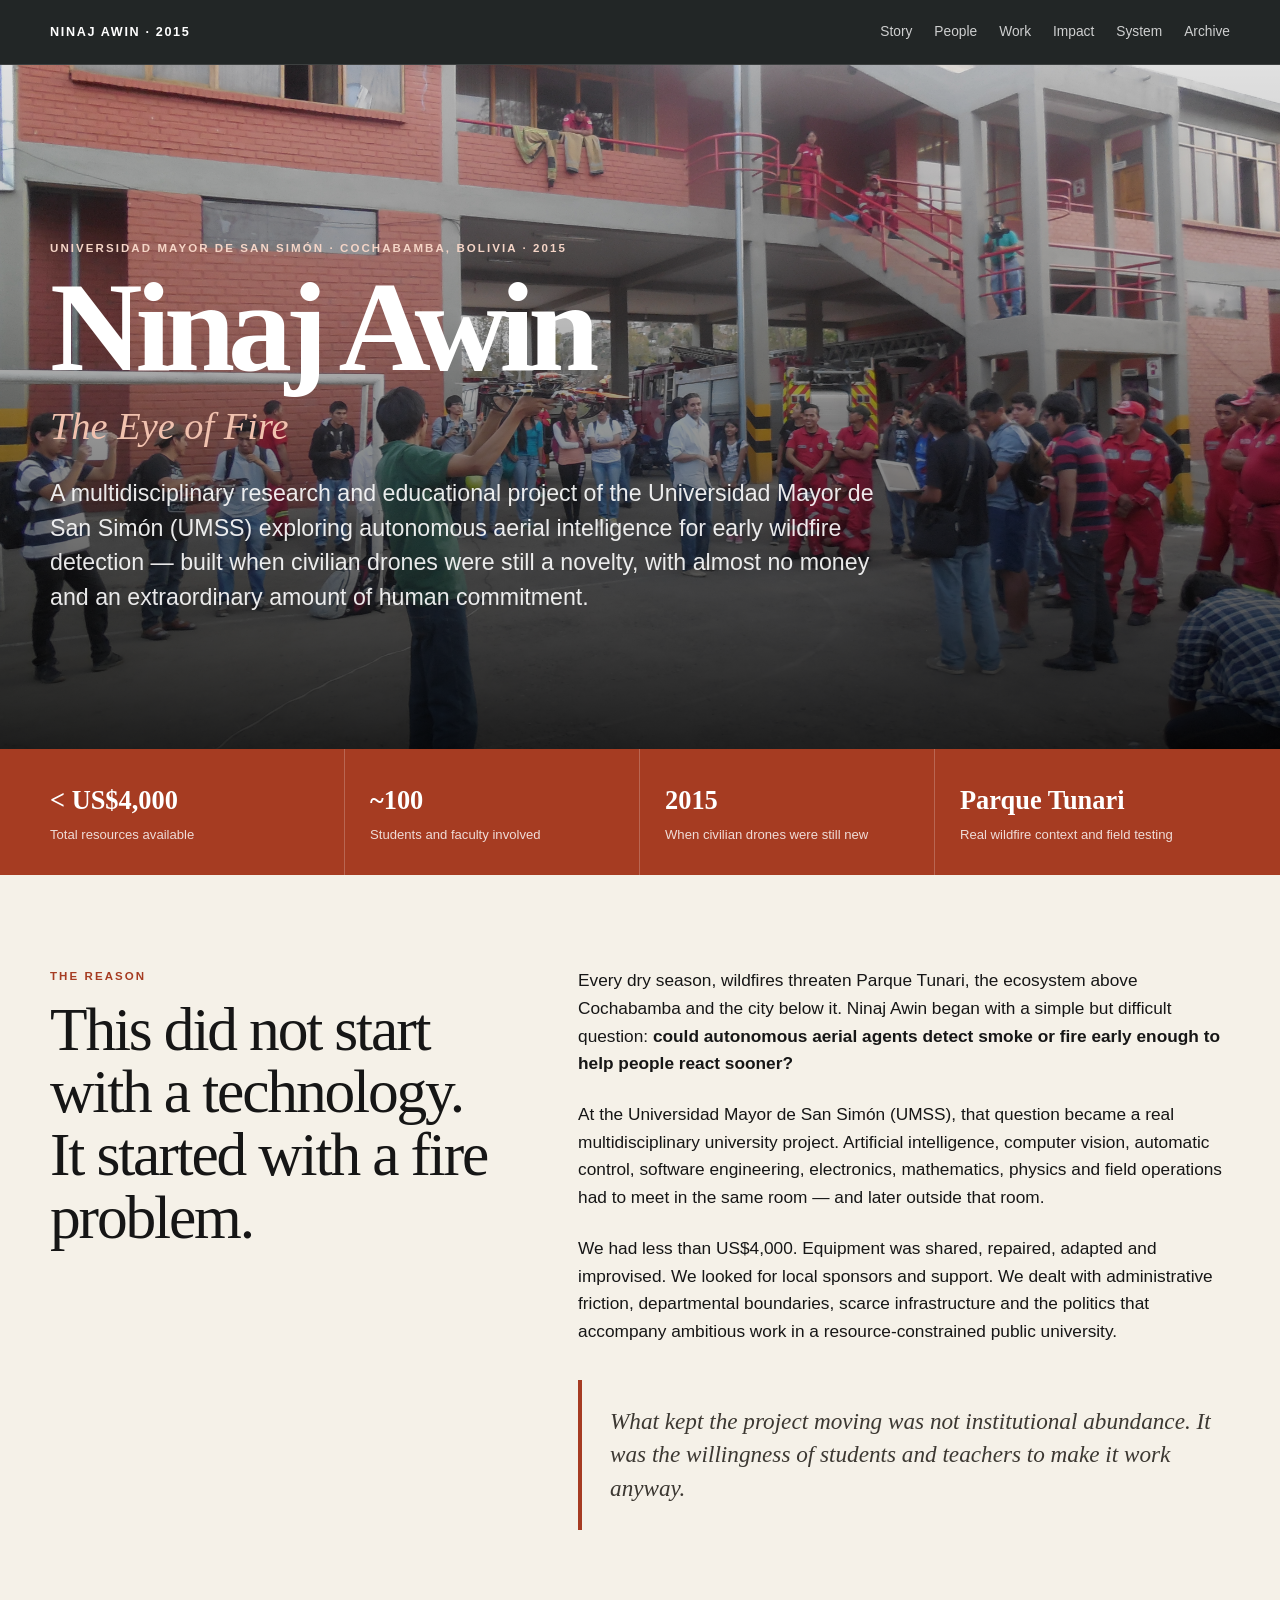
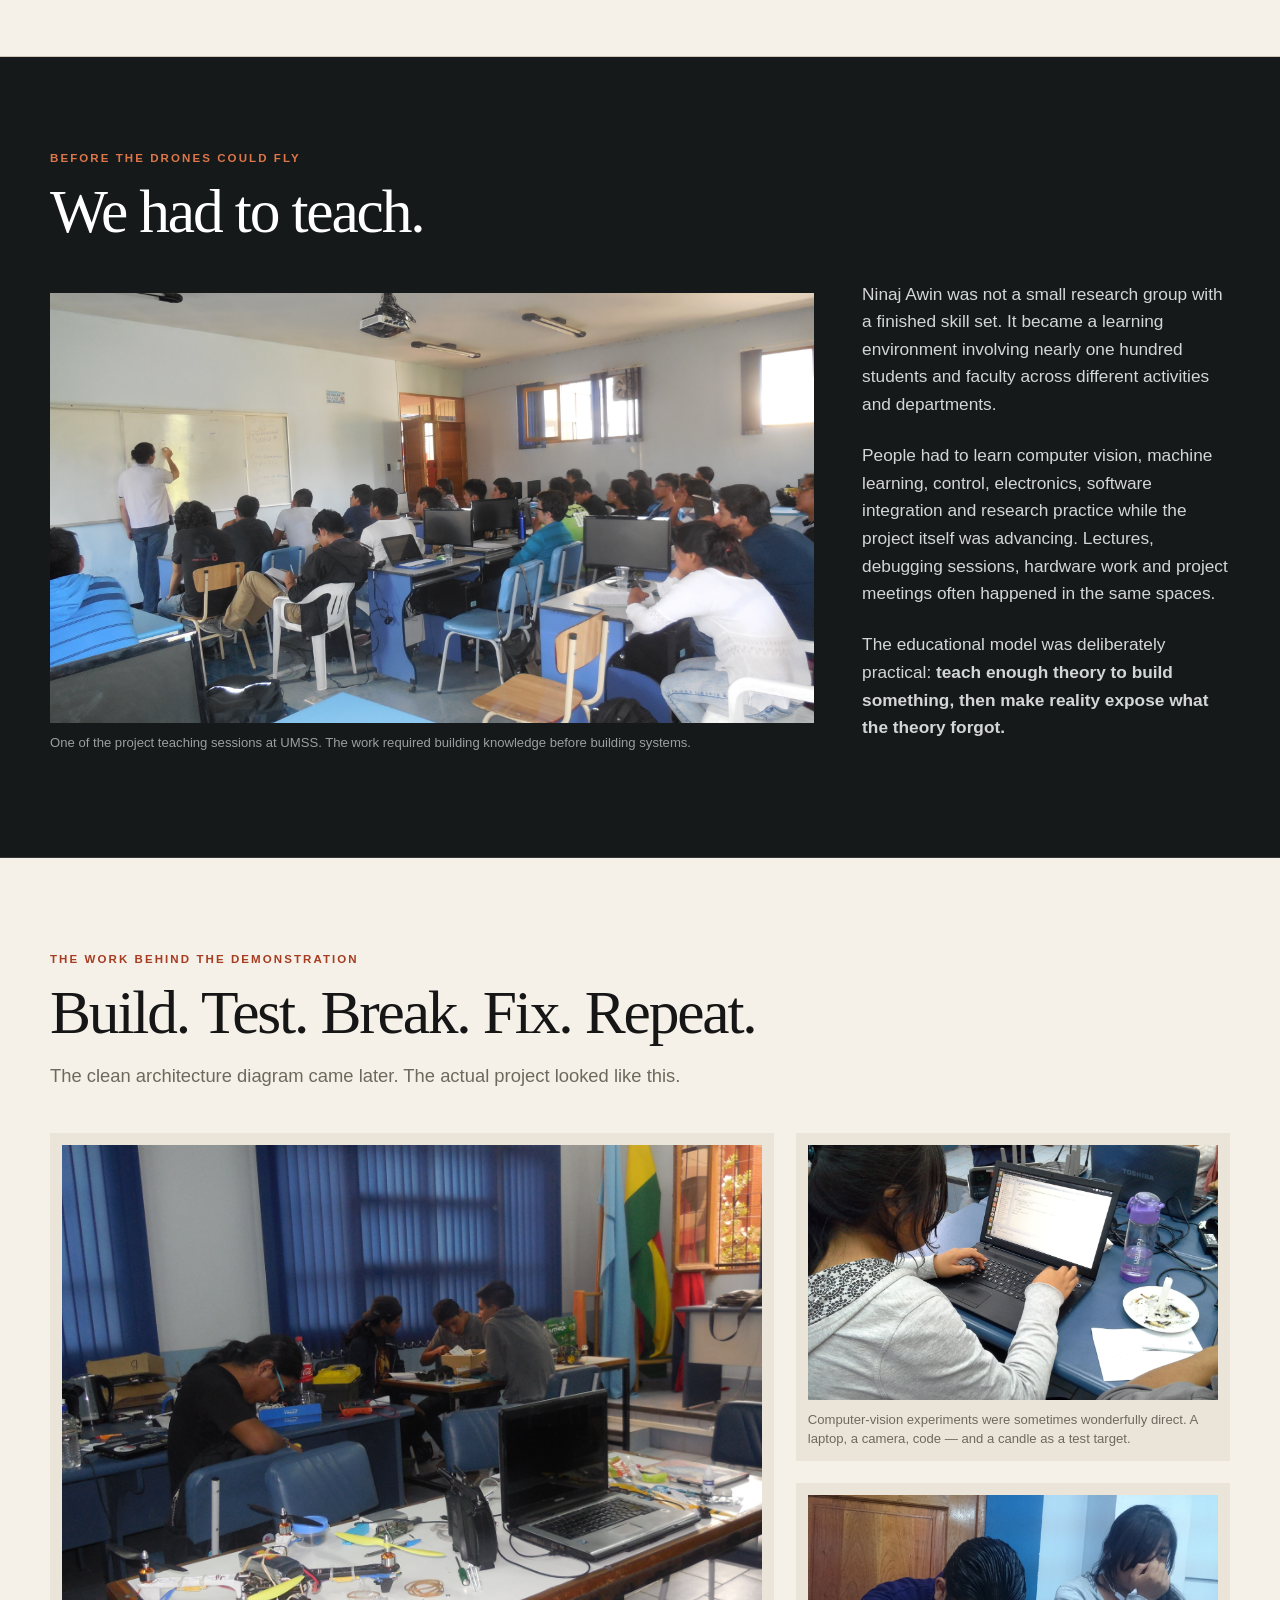
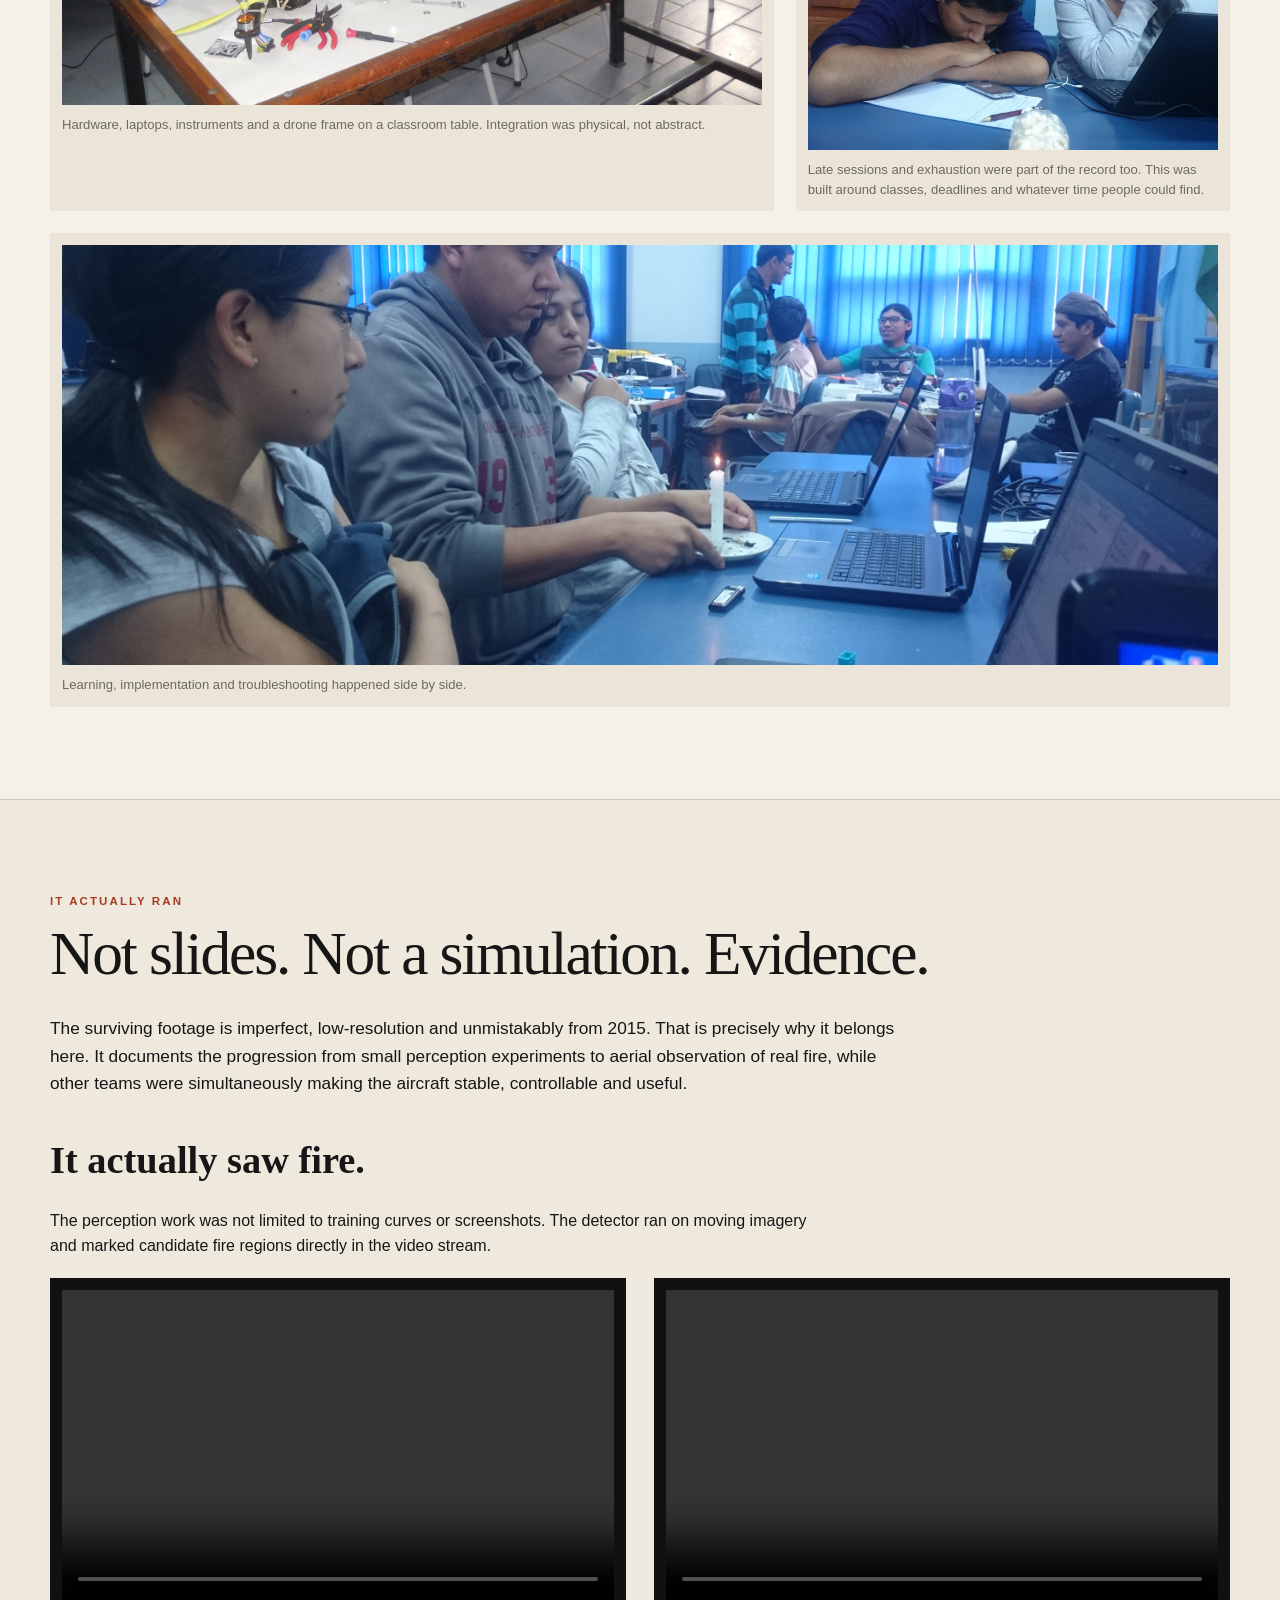
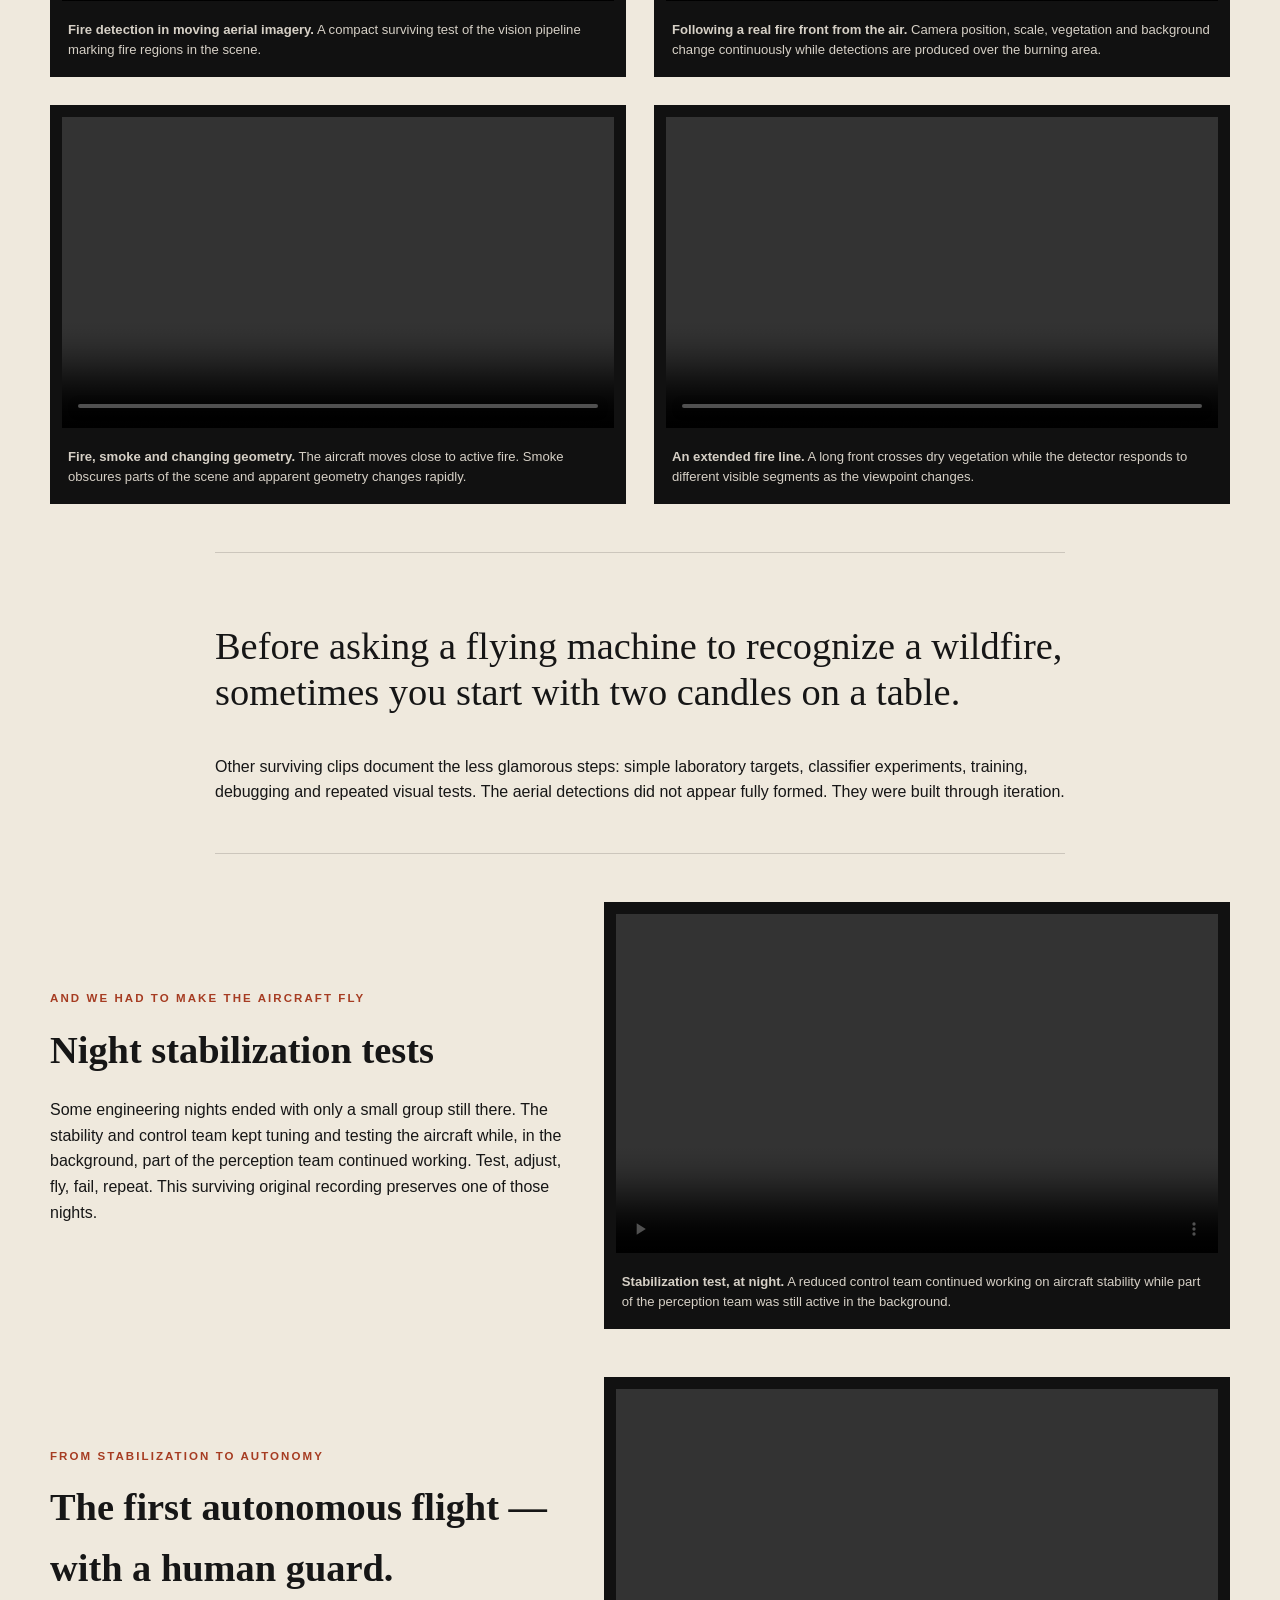
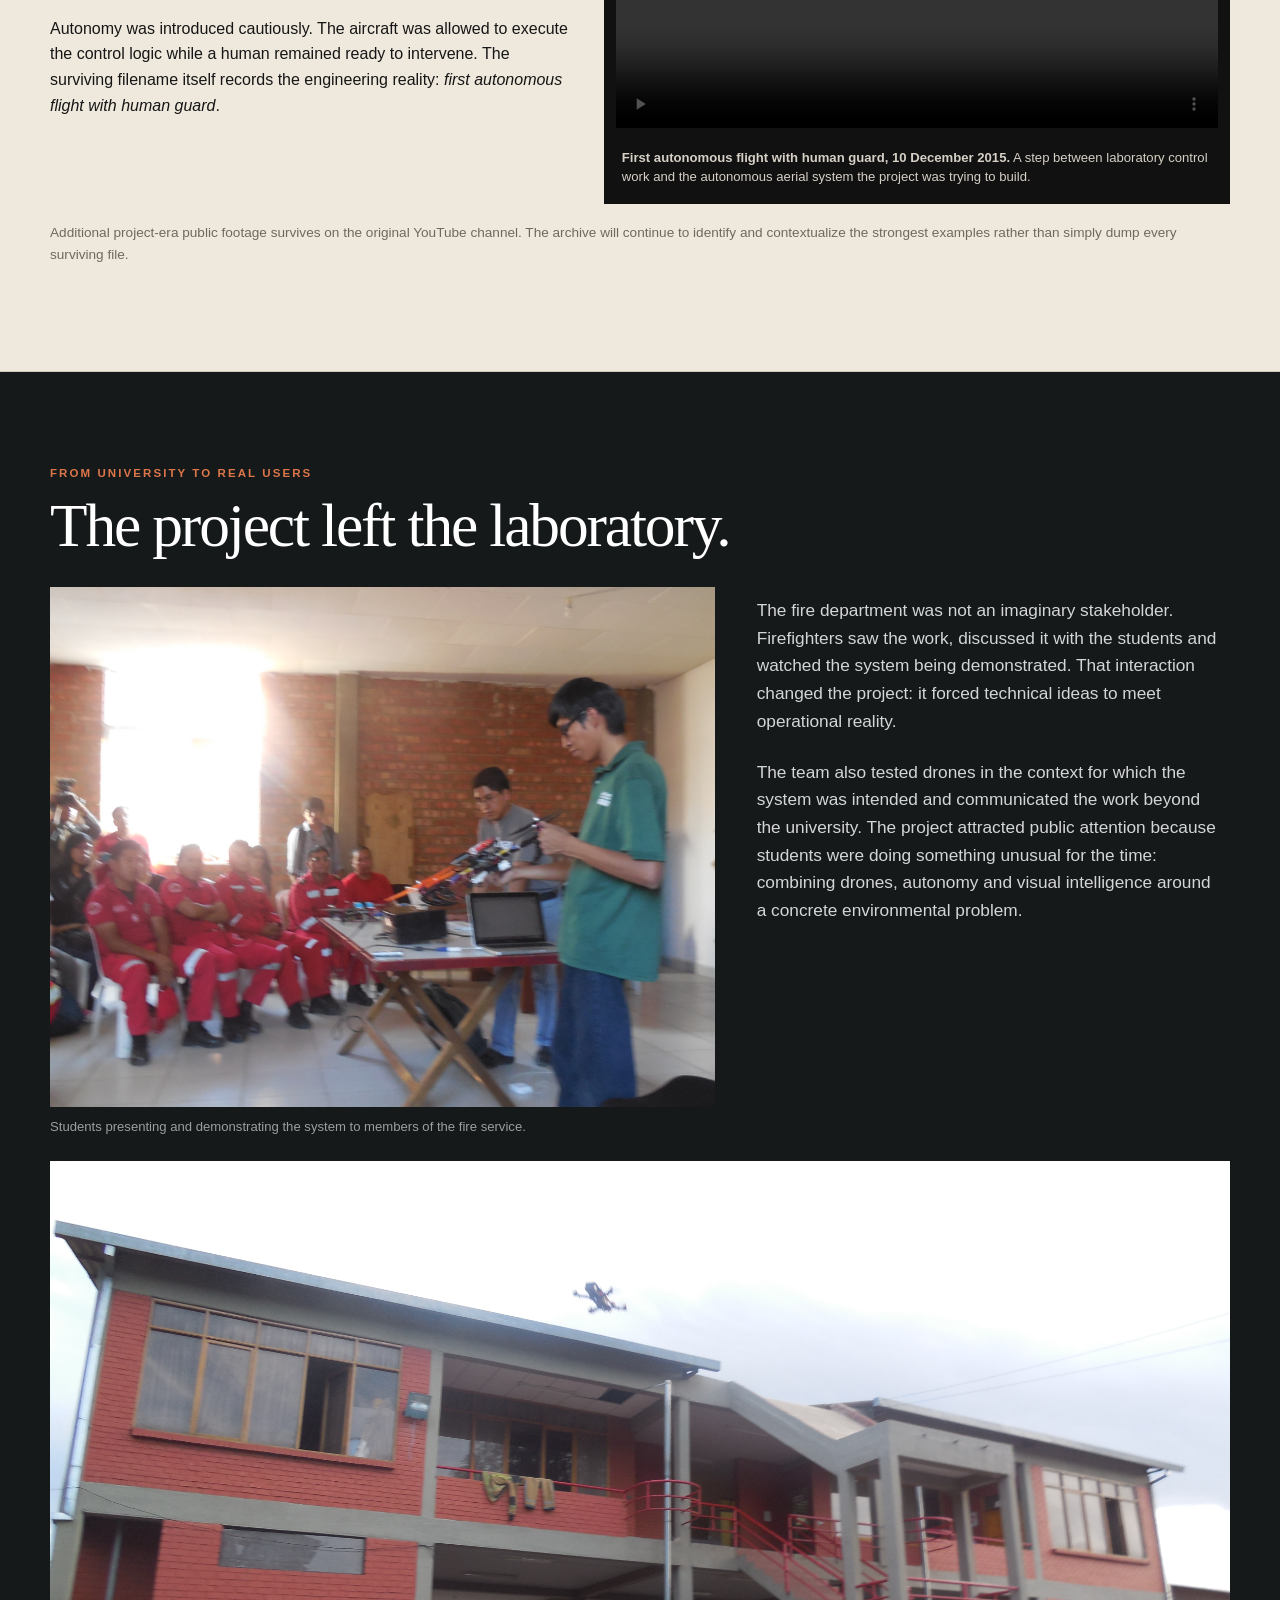
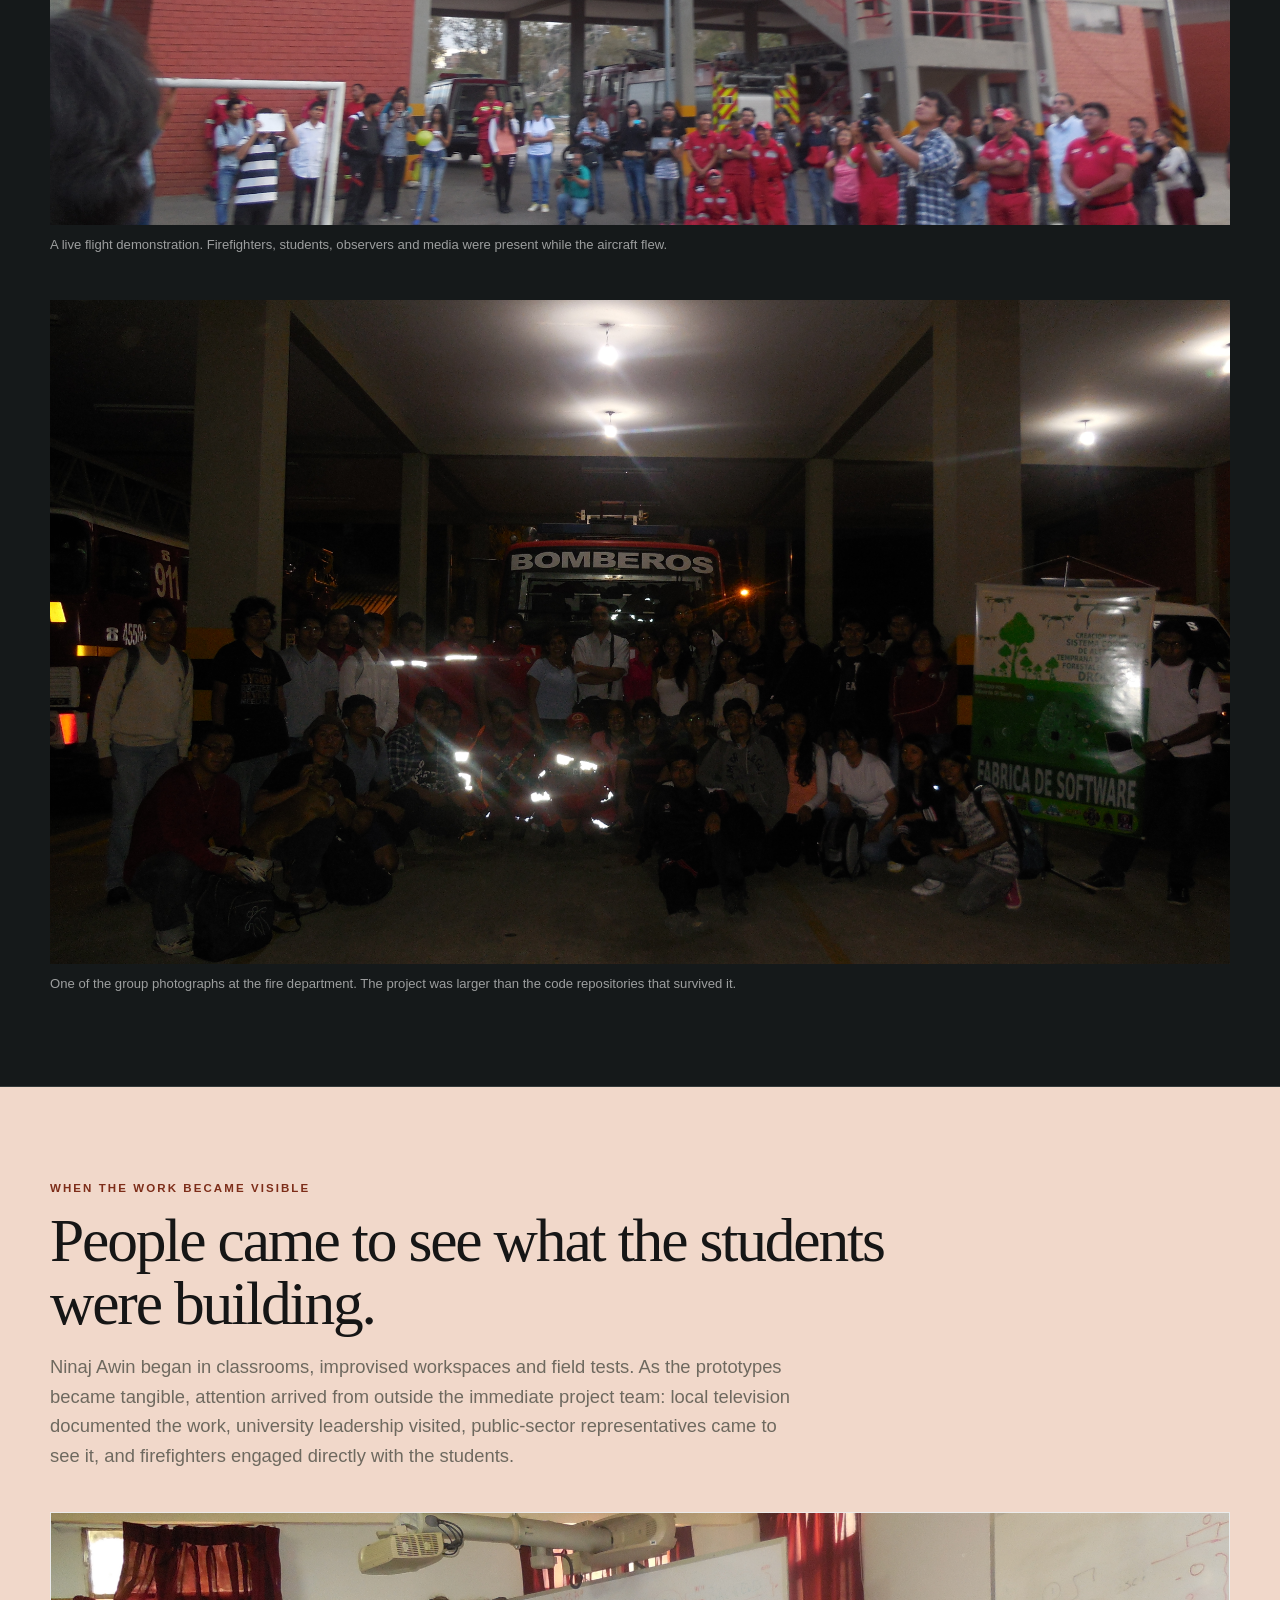
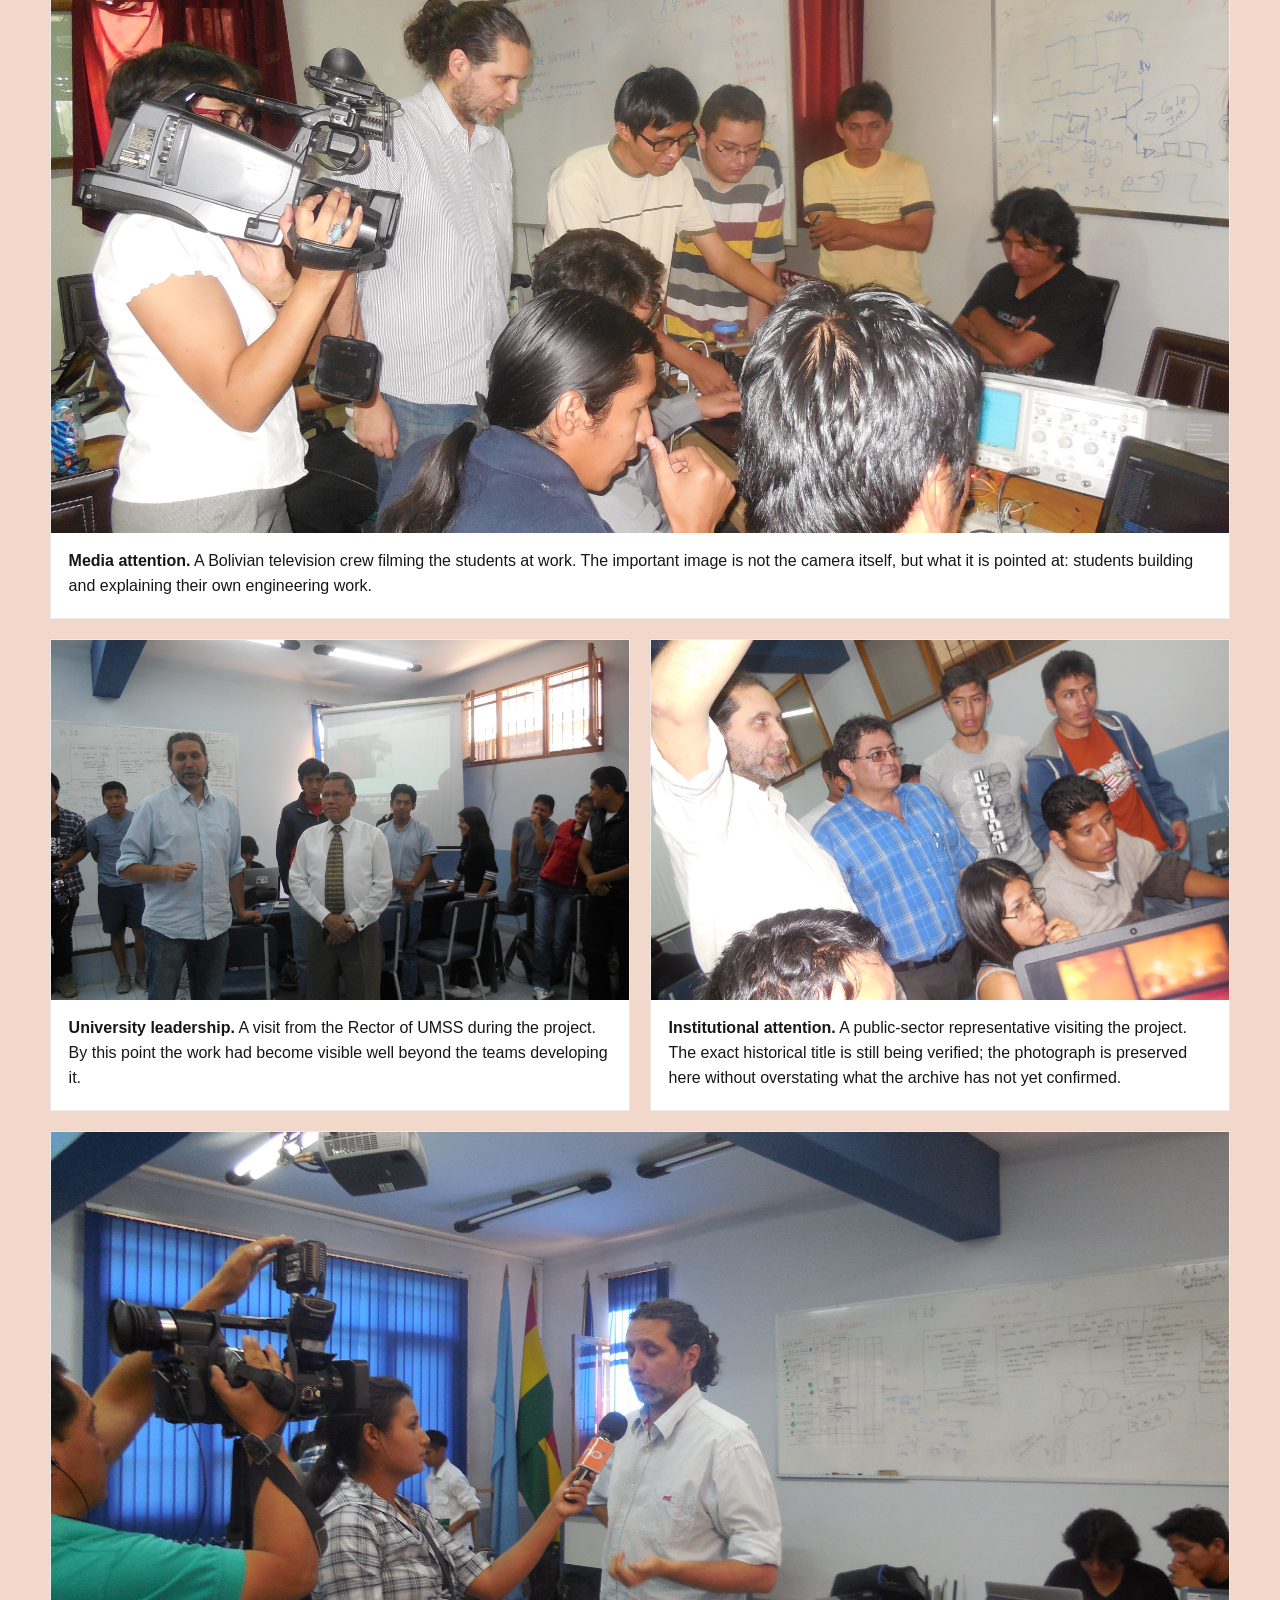
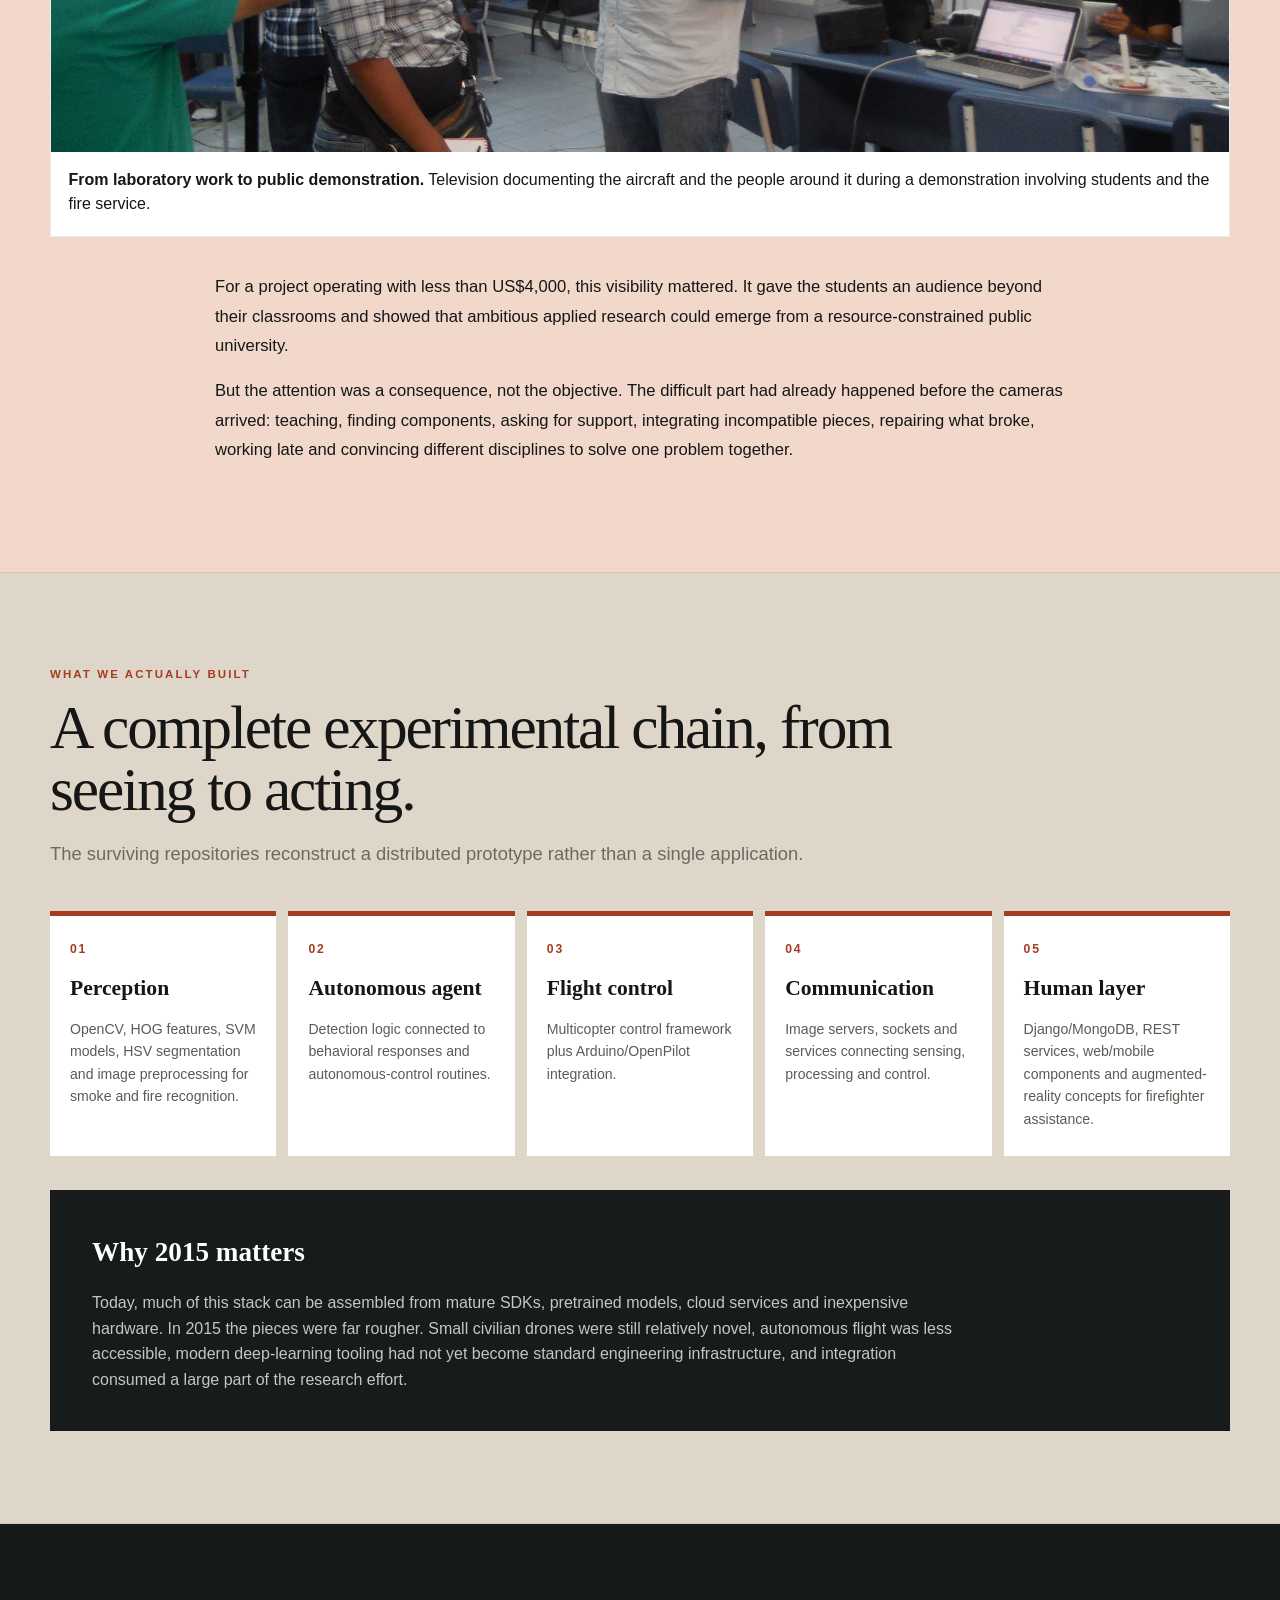
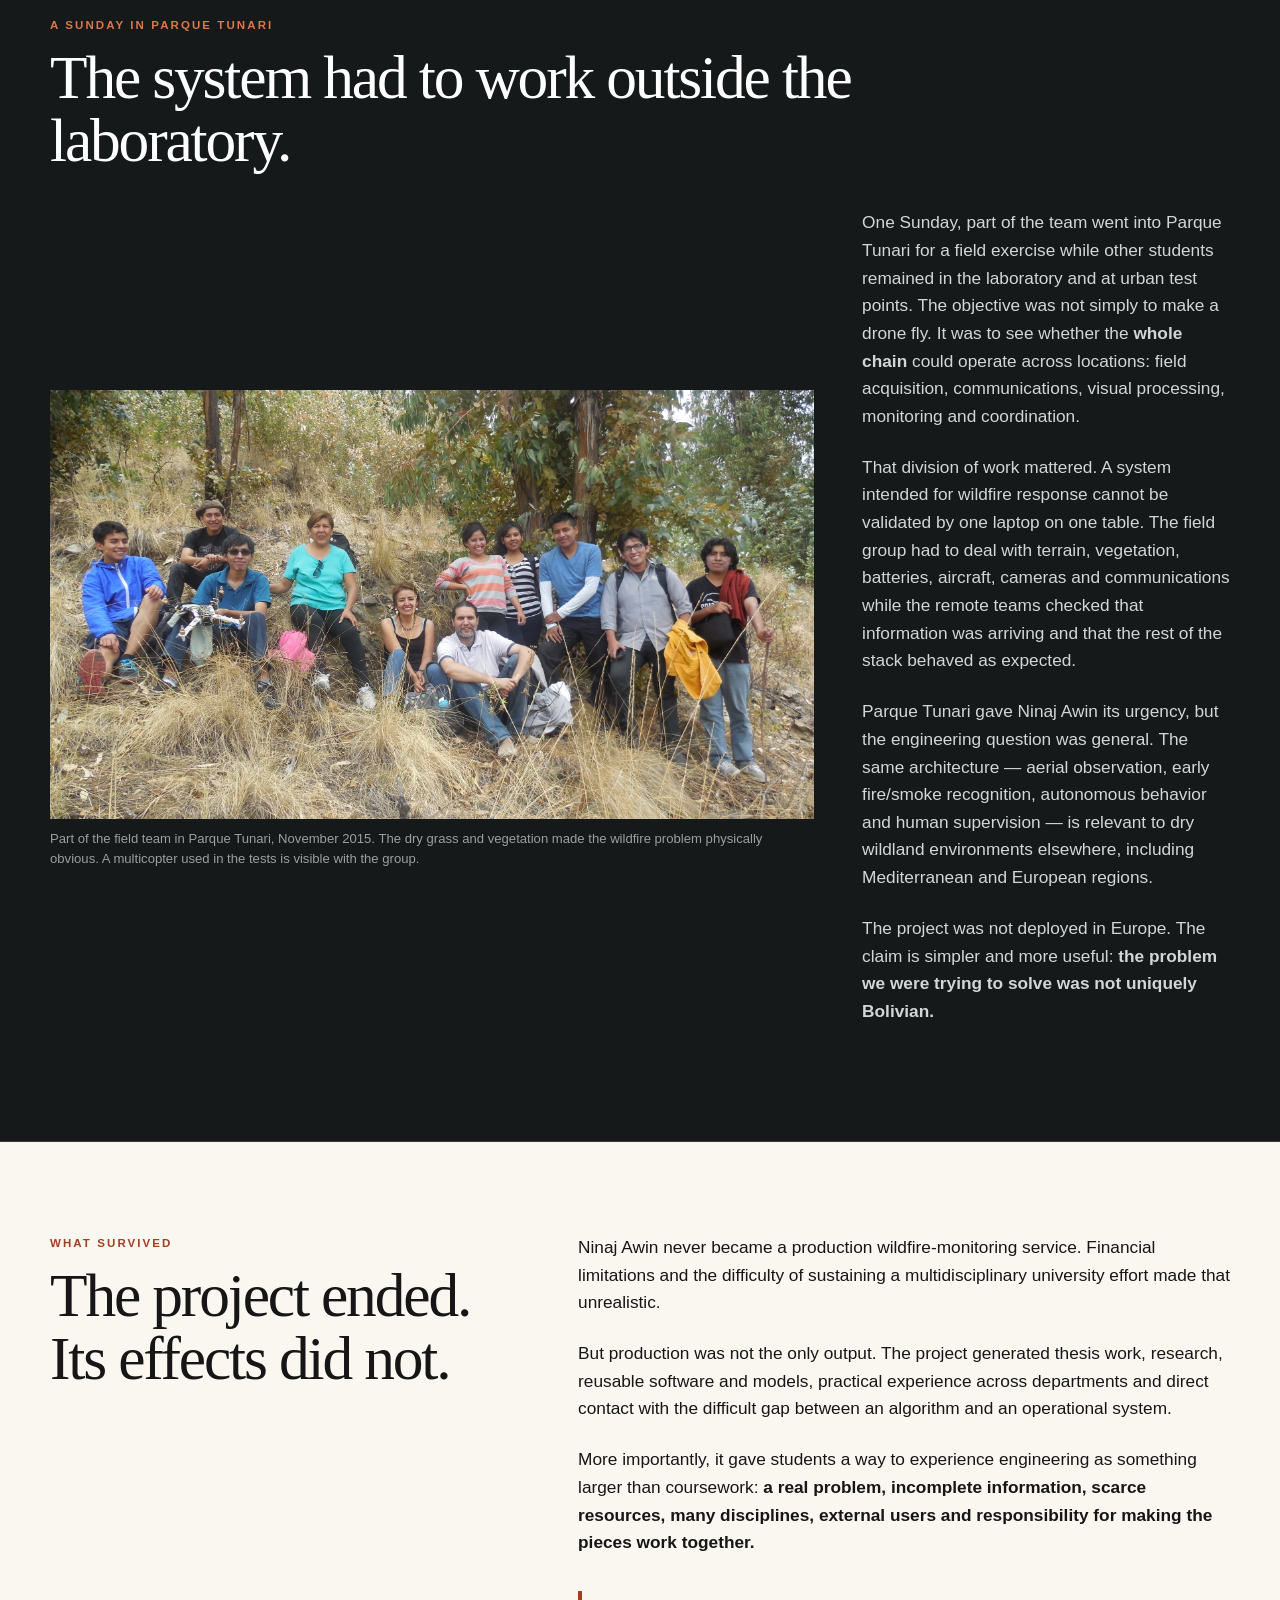
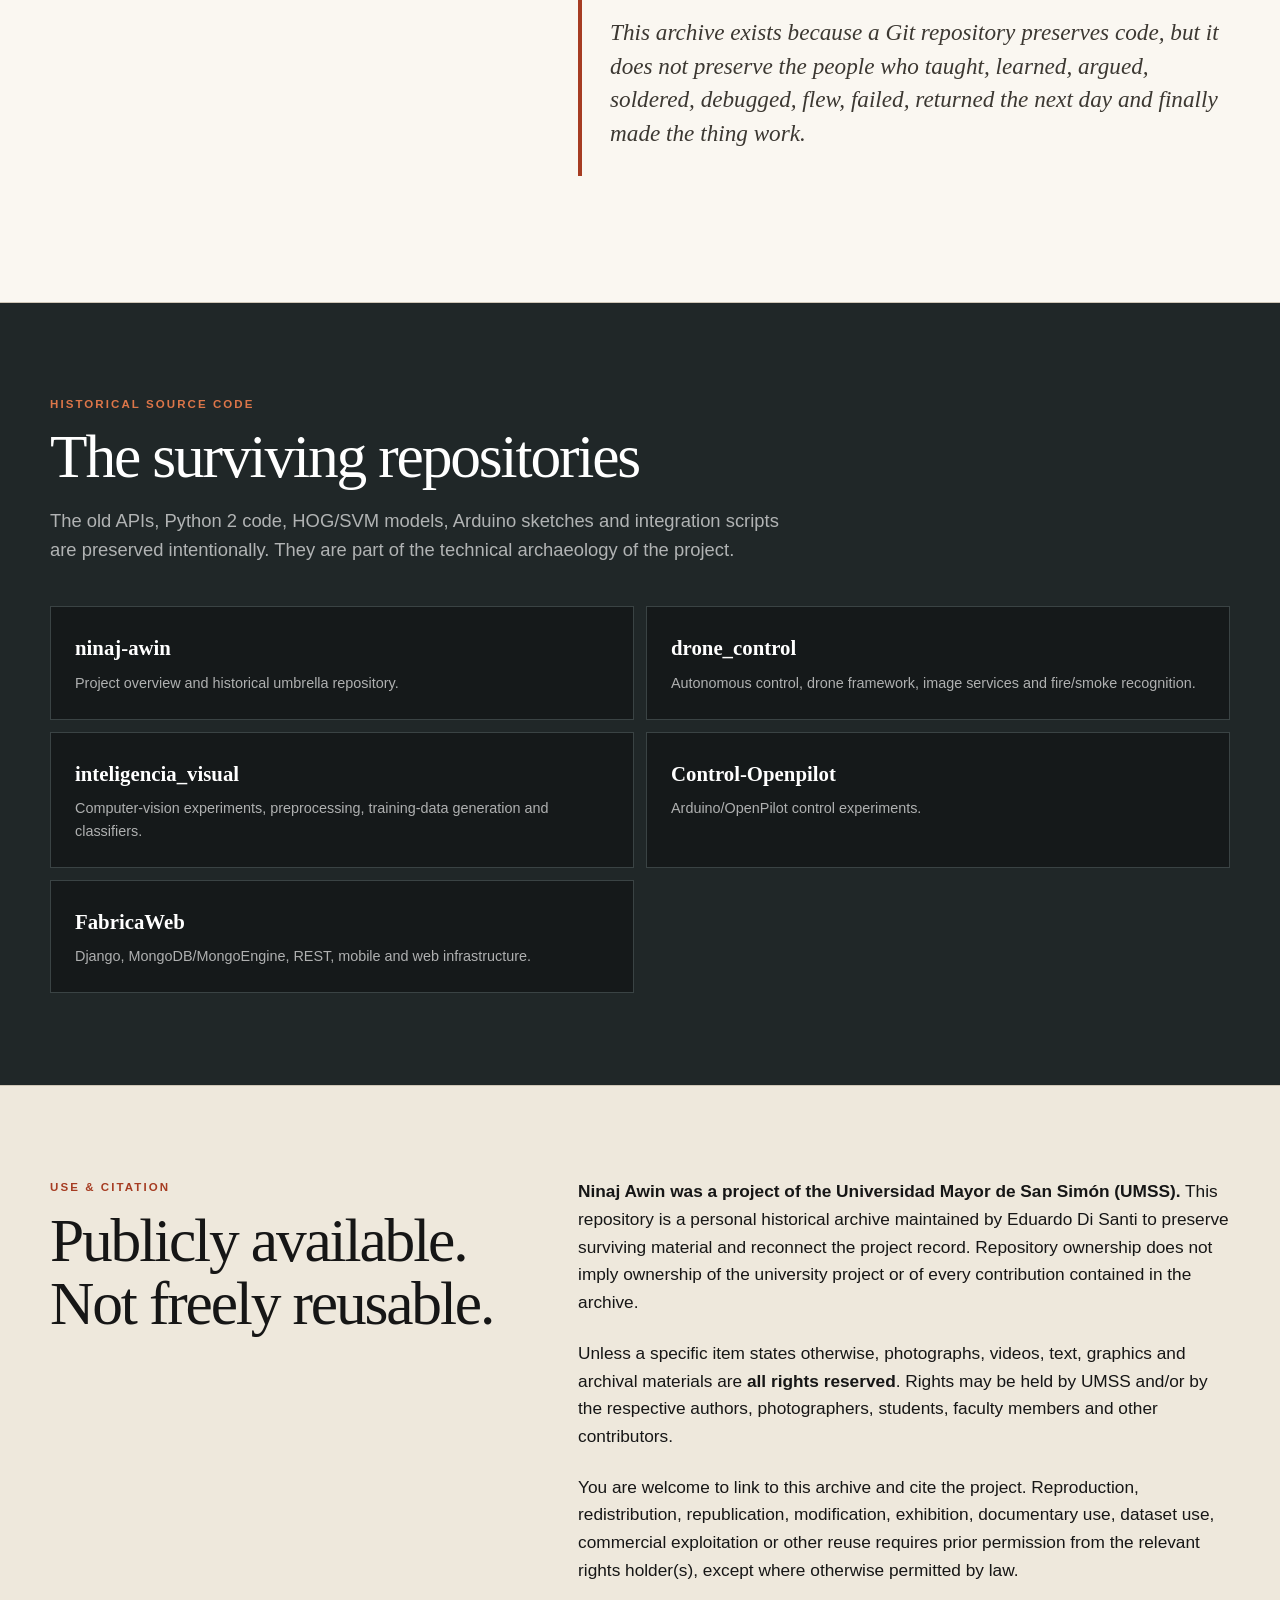
==== index.html @ d9f5cb62 "Reconstruct Ninaj Awin historical project archive" ====
<!doctype html>
<html lang="en">
<head>
  <meta charset="utf-8" />
  <meta name="viewport" content="width=device-width, initial-scale=1" />
  <meta name="description" content="Ninaj Awin: a 2015 UMSS multidisciplinary research and education project using drones, computer vision and autonomous agents for early wildfire detection." />
  <meta property="og:title" content="Ninaj Awin — The Eye of Fire" />
  <meta property="og:description" content="Almost 100 students and faculty. Less than US$4,000. Drones, computer vision, autonomous agents and a real wildfire problem in Bolivia, 2015." />
  <meta property="og:image" content="assets/images/DSCN1646.JPG" />
  <title>Ninaj Awin — The Eye of Fire</title>
  <link rel="stylesheet" href="assets/css/style.css" />
</head>
<body>
<nav class="nav">
  <div class="wrap nav-inner">
    <a class="brand" href="#top">NINAJ AWIN · 2015</a>
    <div class="navlinks">
      <a href="#story">Story</a><a href="#people">People</a><a href="#work">Work</a><a href="#impact">Impact</a><a href="#system">System</a><a href="#archive">Archive</a>
    </div>
  </div>
</nav>

<header id="top" class="hero">
  <img class="hero-image" src="assets/images/DSCN1646.JPG" alt="Students, firefighters and a drone demonstration during Ninaj Awin, 2015" />
  <div class="hero-shade"></div>
  <div class="wrap hero-content">
    <div class="eyebrow">Universidad Mayor de San Simón · Cochabamba, Bolivia · 2015</div>
    <h1>Ninaj Awin</h1>
    <p class="subtitle">The Eye of Fire</p>
    <p class="lede">A multidisciplinary research and educational project of the Universidad Mayor de San Simón (UMSS) exploring autonomous aerial intelligence for early wildfire detection — built when civilian drones were still a novelty, with almost no money and an extraordinary amount of human commitment.</p>
  </div>
</header>

<section class="facts-band" aria-label="Project facts">
  <div class="wrap facts">
    <div class="fact"><strong>&lt; US$4,000</strong><span>Total resources available</span></div>
    <div class="fact"><strong>~100</strong><span>Students and faculty involved</span></div>
    <div class="fact"><strong>2015</strong><span>When civilian drones were still new</span></div>
    <div class="fact"><strong>Parque Tunari</strong><span>Real wildfire context and field testing</span></div>
  </div>
</section>

<main>
<section id="story" class="section">
  <div class="wrap split">
    <div>
      <div class="kicker">The reason</div>
      <h2>This did not start with a technology. It started with a fire problem.</h2>
    </div>
    <div class="copy">
      <p>Every dry season, wildfires threaten Parque Tunari, the ecosystem above Cochabamba and the city below it. Ninaj Awin began with a simple but difficult question: <strong>could autonomous aerial agents detect smoke or fire early enough to help people react sooner?</strong></p>
      <p>At the Universidad Mayor de San Simón (UMSS), that question became a real multidisciplinary university project. Artificial intelligence, computer vision, automatic control, software engineering, electronics, mathematics, physics and field operations had to meet in the same room — and later outside that room.</p>
      <p>We had less than US$4,000. Equipment was shared, repaired, adapted and improvised. We looked for local sponsors and support. We dealt with administrative friction, departmental boundaries, scarce infrastructure and the politics that accompany ambitious work in a resource-constrained public university.</p>
      <blockquote>What kept the project moving was not institutional abundance. It was the willingness of students and teachers to make it work anyway.</blockquote>
    </div>
  </div>
</section>

<section id="people" class="section dark">
  <div class="wrap">
    <div class="kicker">Before the drones could fly</div>
    <h2>We had to teach.</h2>
    <div class="story-grid">
      <figure class="story-photo large">
        <img src="assets/images/DSCN1292.JPG" alt="A classroom session at UMSS during the Ninaj Awin project" />
        <figcaption>One of the project teaching sessions at UMSS. The work required building knowledge before building systems.</figcaption>
      </figure>
      <div class="copy light-copy">
        <p>Ninaj Awin was not a small research group with a finished skill set. It became a learning environment involving nearly one hundred students and faculty across different activities and departments.</p>
        <p>People had to learn computer vision, machine learning, control, electronics, software integration and research practice while the project itself was advancing. Lectures, debugging sessions, hardware work and project meetings often happened in the same spaces.</p>
        <p>The educational model was deliberately practical: <strong>teach enough theory to build something, then make reality expose what the theory forgot.</strong></p>
      </div>
    </div>
  </div>
</section>

<section id="work" class="section">
  <div class="wrap">
    <div class="kicker">The work behind the demonstration</div>
    <h2>Build. Test. Break. Fix. Repeat.</h2>
    <p class="intro">The clean architecture diagram came later. The actual project looked like this.</p>
    <div class="masonry">
      <figure><img src="assets/images/DSCN1591.JPG" alt="Students assembling and testing drone hardware in a UMSS laboratory" /><figcaption>Hardware, laptops, instruments and a drone frame on a classroom table. Integration was physical, not abstract.</figcaption></figure>
      <figure><img src="assets/images/20151210_151113.jpg" alt="Student programming beside a candle used during detector experiments" /><figcaption>Computer-vision experiments were sometimes wonderfully direct. A laptop, a camera, code — and a candle as a test target.</figcaption></figure>
      <figure><img src="assets/images/DSC_0978.JPG" alt="Students during a long work session" /><figcaption>Late sessions and exhaustion were part of the record too. This was built around classes, deadlines and whatever time people could find.</figcaption></figure>
      <figure><img src="assets/images/DSC_1048.JPG" alt="Students working together during Ninaj Awin" /><figcaption>Learning, implementation and troubleshooting happened side by side.</figcaption></figure>
    </div>
  </div>
</section>

<section class="section media-section" id="evidence">
  <div class="wrap">
    <div class="kicker">It actually ran</div>
    <h2>Not slides. Not a simulation. Evidence.</h2>
    <p class="section-intro">The surviving footage is imperfect, low-resolution and unmistakably from 2015. That is precisely why it belongs here. It documents the progression from small perception experiments to aerial observation of real fire, while other teams were simultaneously making the aircraft stable, controllable and useful.</p>

    <div class="evidence-lead">
      <h3>It actually saw fire.</h3>
      <p>The perception work was not limited to training curves or screenshots. The detector ran on moving imagery and marked candidate fire regions directly in the video stream.</p>
    </div>

    <div class="video-grid">
      <figure class="video-card"><video controls preload="metadata" playsinline><source src="assets/videos/deteccion-fuego-1.mp4" type="video/mp4"></video><figcaption><strong>Fire detection in moving aerial imagery.</strong> A compact surviving test of the vision pipeline marking fire regions in the scene.</figcaption></figure>
      <figure class="video-card"><video controls preload="metadata" playsinline><source src="assets/videos/fire-front-01.mp4" type="video/mp4"></video><figcaption><strong>Following a real fire front from the air.</strong> Camera position, scale, vegetation and background change continuously while detections are produced over the burning area.</figcaption></figure>
      <figure class="video-card"><video controls preload="metadata" playsinline><source src="assets/videos/fire-front-02.mp4" type="video/mp4"></video><figcaption><strong>Fire, smoke and changing geometry.</strong> The aircraft moves close to active fire. Smoke obscures parts of the scene and apparent geometry changes rapidly.</figcaption></figure>
      <figure class="video-card"><video controls preload="metadata" playsinline><source src="assets/videos/fire-front-03.mp4" type="video/mp4"></video><figcaption><strong>An extended fire line.</strong> A long front crosses dry vegetation while the detector responds to different visible segments as the viewpoint changes.</figcaption></figure>
    </div>

    <div class="evidence-bridge">
      <p class="quote">Before asking a flying machine to recognize a wildfire, sometimes you start with two candles on a table.</p>
      <p>Other surviving clips document the less glamorous steps: simple laboratory targets, classifier experiments, training, debugging and repeated visual tests. The aerial detections did not appear fully formed. They were built through iteration.</p>
    </div>

    <div class="night-test">
      <div>
        <div class="kicker">And we had to make the aircraft fly</div>
        <h3>Night stabilization tests</h3>
        <p>Some engineering nights ended with only a small group still there. The stability and control team kept tuning and testing the aircraft while, in the background, part of the perception team continued working. Test, adjust, fly, fail, repeat. This surviving original recording preserves one of those nights.</p>
      </div>
      <figure class="video-card">
        <video controls preload="metadata" playsinline>
          <source src="assets/videos/drone_stabilization_test.m4v" type="video/mp4" />
        </video>
        <figcaption><strong>Stabilization test, at night.</strong> A reduced control team continued working on aircraft stability while part of the perception team was still active in the background.</figcaption>
      </figure>
    </div>

    <div class="night-test autonomous-flight">
      <div>
        <div class="kicker">From stabilization to autonomy</div>
        <h3>The first autonomous flight — with a human guard.</h3>
        <p>Autonomy was introduced cautiously. The aircraft was allowed to execute the control logic while a human remained ready to intervene. The surviving filename itself records the engineering reality: <em>first autonomous flight with human guard</em>.</p>
      </div>
      <figure class="video-card">
        <video controls preload="metadata" playsinline>
          <source src="assets/videos/20151210_162033_first_autonomous_flight_with_human_guard.m4v" type="video/mp4" />
        </video>
        <figcaption><strong>First autonomous flight with human guard, 10 December 2015.</strong> A step between laboratory control work and the autonomous aerial system the project was trying to build.</figcaption>
      </figure>
    </div>

    <p class="small-note">Additional project-era public footage survives on the original YouTube channel. The archive will continue to identify and contextualize the strongest examples rather than simply dump every surviving file.</p>
  </div>
</section>

<section id="impact" class="section dark">
  <div class="wrap">
    <div class="kicker">From university to real users</div>
    <h2>The project left the laboratory.</h2>
    <div class="impact-stack">
      <figure class="hero-figure"><img src="assets/images/DSCN1634.JPG" alt="Students demonstrating the drone system to firefighters" /><figcaption>Students presenting and demonstrating the system to members of the fire service.</figcaption></figure>
      <div class="impact-text copy light-copy">
        <p>The fire department was not an imaginary stakeholder. Firefighters saw the work, discussed it with the students and watched the system being demonstrated. That interaction changed the project: it forced technical ideas to meet operational reality.</p>
        <p>The team also tested drones in the context for which the system was intended and communicated the work beyond the university. The project attracted public attention because students were doing something unusual for the time: combining drones, autonomy and visual intelligence around a concrete environmental problem.</p>
      </div>
      <figure class="wide-impact"><img src="assets/images/DSCN1643.JPG" alt="Drone in flight during a public demonstration with firefighters and media present" /><figcaption>A live flight demonstration. Firefighters, students, observers and media were present while the aircraft flew.</figcaption></figure>
      <figure class="wide-impact"><img src="assets/images/DSCN1651.JPG" alt="Students, faculty and firefighters together after a project session" /><figcaption>One of the group photographs at the fire department. The project was larger than the code repositories that survived it.</figcaption></figure>
    </div>
  </div>
</section>

<section class="section television">
  <div class="wrap">
    <div class="kicker">When the work became visible</div>
    <h2>People came to see what the students were building.</h2>
    <p class="intro">Ninaj Awin began in classrooms, improvised workspaces and field tests. As the prototypes became tangible, attention arrived from outside the immediate project team: local television documented the work, university leadership visited, public-sector representatives came to see it, and firefighters engaged directly with the students.</p>
    <div class="visibility-grid">
      <figure class="visibility-card visibility-wide"><img src="assets/images/TV_1.JPG" alt="Bolivian television crew filming students working on Ninaj Awin at UMSS" /><figcaption><strong>Media attention.</strong> A Bolivian television crew filming the students at work. The important image is not the camera itself, but what it is pointed at: students building and explaining their own engineering work.</figcaption></figure>
      <figure class="visibility-card"><img src="assets/images/autoridades/rector.JPG" alt="UMSS rector visiting the Ninaj Awin project in 2015" /><figcaption><strong>University leadership.</strong> A visit from the Rector of UMSS during the project. By this point the work had become visible well beyond the teams developing it.</figcaption></figure>
      <figure class="visibility-card"><img src="assets/images/autoridades/gobernador_o_algo_asi.JPG" alt="Public-sector representative visiting the Ninaj Awin project in 2015" /><figcaption><strong>Institutional attention.</strong> A public-sector representative visiting the project. The exact historical title is still being verified; the photograph is preserved here without overstating what the archive has not yet confirmed.</figcaption></figure>
      <figure class="visibility-card visibility-wide"><img src="assets/images/TV_2.JPG" alt="Television crew documenting a Ninaj Awin drone demonstration with students and firefighters" /><figcaption><strong>From laboratory work to public demonstration.</strong> Television documenting the aircraft and the people around it during a demonstration involving students and the fire service.</figcaption></figure>
    </div>
    <div class="visibility-copy"><p>For a project operating with less than US$4,000, this visibility mattered. It gave the students an audience beyond their classrooms and showed that ambitious applied research could emerge from a resource-constrained public university.</p><p>But the attention was a consequence, not the objective. The difficult part had already happened before the cameras arrived: teaching, finding components, asking for support, integrating incompatible pieces, repairing what broke, working late and convincing different disciplines to solve one problem together.</p></div>
  </div>
</section>

<section id="system" class="section system-section">
  <div class="wrap">
    <div class="kicker">What we actually built</div>
    <h2>A complete experimental chain, from seeing to acting.</h2>
    <p class="intro">The surviving repositories reconstruct a distributed prototype rather than a single application.</p>
    <div class="arch">
      <div class="node"><span>01</span><b>Perception</b><p>OpenCV, HOG features, SVM models, HSV segmentation and image preprocessing for smoke and fire recognition.</p></div>
      <div class="node"><span>02</span><b>Autonomous agent</b><p>Detection logic connected to behavioral responses and autonomous-control routines.</p></div>
      <div class="node"><span>03</span><b>Flight control</b><p>Multicopter control framework plus Arduino/OpenPilot integration.</p></div>
      <div class="node"><span>04</span><b>Communication</b><p>Image servers, sockets and services connecting sensing, processing and control.</p></div>
      <div class="node"><span>05</span><b>Human layer</b><p>Django/MongoDB, REST services, web/mobile components and augmented-reality concepts for firefighter assistance.</p></div>
    </div>
    <div class="context-box">
      <h3>Why 2015 matters</h3>
      <p>Today, much of this stack can be assembled from mature SDKs, pretrained models, cloud services and inexpensive hardware. In 2015 the pieces were far rougher. Small civilian drones were still relatively novel, autonomous flight was less accessible, modern deep-learning tooling had not yet become standard engineering infrastructure, and integration consumed a large part of the research effort.</p>
    </div>
  </div>
</section>

<section class="section dark" id="field">
  <div class="wrap">
    <div class="kicker">A Sunday in Parque Tunari</div>
    <h2>The system had to work outside the laboratory.</h2>
    <div class="story-grid">
      <figure class="story-photo large">
        <img src="assets/images/DSCN1575.JPG" alt="Ninaj Awin field team in the dry vegetation of Parque Tunari during a 2015 field test" />
        <figcaption>Part of the field team in Parque Tunari, November 2015. The dry grass and vegetation made the wildfire problem physically obvious. A multicopter used in the tests is visible with the group.</figcaption>
      </figure>
      <div class="copy light-copy">
        <p>One Sunday, part of the team went into Parque Tunari for a field exercise while other students remained in the laboratory and at urban test points. The objective was not simply to make a drone fly. It was to see whether the <strong>whole chain</strong> could operate across locations: field acquisition, communications, visual processing, monitoring and coordination.</p>
        <p>That division of work mattered. A system intended for wildfire response cannot be validated by one laptop on one table. The field group had to deal with terrain, vegetation, batteries, aircraft, cameras and communications while the remote teams checked that information was arriving and that the rest of the stack behaved as expected.</p>
        <p>Parque Tunari gave Ninaj Awin its urgency, but the engineering question was general. The same architecture — aerial observation, early fire/smoke recognition, autonomous behavior and human supervision — is relevant to dry wildland environments elsewhere, including Mediterranean and European regions.</p>
        <p>The project was not deployed in Europe. The claim is simpler and more useful: <strong>the problem we were trying to solve was not uniquely Bolivian.</strong></p>
      </div>
    </div>
  </div>
</section>

<section class="section legacy">
  <div class="wrap split">
    <div><div class="kicker">What survived</div><h2>The project ended. Its effects did not.</h2></div>
    <div class="copy">
      <p>Ninaj Awin never became a production wildfire-monitoring service. Financial limitations and the difficulty of sustaining a multidisciplinary university effort made that unrealistic.</p>
      <p>But production was not the only output. The project generated thesis work, research, reusable software and models, practical experience across departments and direct contact with the difficult gap between an algorithm and an operational system.</p>
      <p>More importantly, it gave students a way to experience engineering as something larger than coursework: <strong>a real problem, incomplete information, scarce resources, many disciplines, external users and responsibility for making the pieces work together.</strong></p>
      <blockquote>This archive exists because a Git repository preserves code, but it does not preserve the people who taught, learned, argued, soldered, debugged, flew, failed, returned the next day and finally made the thing work.</blockquote>
    </div>
  </div>
</section>

<section id="archive" class="section archive-section">
  <div class="wrap">
    <div class="kicker">Historical source code</div>
    <h2>The surviving repositories</h2>
    <p class="intro">The old APIs, Python 2 code, HOG/SVM models, Arduino sketches and integration scripts are preserved intentionally. They are part of the technical archaeology of the project.</p>
    <div class="repos">
      <a href="https://github.com/eduardodisanti/ninaj-awin"><b>ninaj-awin</b><span>Project overview and historical umbrella repository.</span></a>
      <a href="https://github.com/eduardodisanti/drone_control"><b>drone_control</b><span>Autonomous control, drone framework, image services and fire/smoke recognition.</span></a>
      <a href="https://github.com/eduardodisanti/inteligencia_visual"><b>inteligencia_visual</b><span>Computer-vision experiments, preprocessing, training-data generation and classifiers.</span></a>
      <a href="https://github.com/eduardodisanti/Control-Openpilot"><b>Control-Openpilot</b><span>Arduino/OpenPilot control experiments.</span></a>
      <a href="https://github.com/eduardodisanti/FabricaWeb"><b>FabricaWeb</b><span>Django, MongoDB/MongoEngine, REST, mobile and web infrastructure.</span></a>
    </div>
  </div>
</section>

<section id="citation" class="section legal-section">
  <div class="wrap split">
    <div><div class="kicker">Use & citation</div><h2>Publicly available. Not freely reusable.</h2></div>
    <div class="copy">
      <p><strong>Ninaj Awin was a project of the Universidad Mayor de San Simón (UMSS).</strong> This repository is a personal historical archive maintained by Eduardo Di Santi to preserve surviving material and reconnect the project record. Repository ownership does not imply ownership of the university project or of every contribution contained in the archive.</p><p>Unless a specific item states otherwise, photographs, videos, text, graphics and archival materials are <strong>all rights reserved</strong>. Rights may be held by UMSS and/or by the respective authors, photographers, students, faculty members and other contributors.</p>
      <p>You are welcome to link to this archive and cite the project. Reproduction, redistribution, republication, modification, exhibition, documentary use, dataset use, commercial exploitation or other reuse requires prior permission from the relevant rights holder(s), except where otherwise permitted by law.</p>
      <p><strong>Suggested citation:</strong><br />Universidad Mayor de San Simón (UMSS). (2015). <em>Ninaj Awin — The Eye of Fire</em> [multidisciplinary research and educational project]. Cochabamba, Bolivia. Historical archive maintained by Eduardo Di Santi, reconstructed 2026.</p>
      <p>Machine-readable citation metadata is provided in <code>CITATION.cff</code>. Full terms are available in <code>LICENSE</code>.</p>
    </div>
  </div>
</section>
</main>

<footer>
  <div class="wrap footer-grid">
    <div><strong>Ninaj Awin · The Eye of Fire</strong><br />Historical project archive · UMSS · Cochabamba, Bolivia · 2015</div>
    <div>Project: Universidad Mayor de San Simón (UMSS), 2015.<br />Historical archive maintained by Eduardo Di Santi. Rights in individual materials remain with UMSS and/or their respective rights holders. Reuse requires prior permission unless otherwise permitted by law.</div>
  </div>
</footer>
</body>
</html>
---- assets/css/style.css ----
:root{
  --ink:#161616;
  --paper:#f5f1e8;
  --paper2:#ebe5d9;
  --muted:#6e695f;
  --line:#cfc6b7;
  --dark:#15191a;
  --dark2:#202728;
  --light:#f8f4ec;
  --accent:#a63c22;
  --accent2:#dd7649;
  --max:1180px;
}
*{box-sizing:border-box}
html{scroll-behavior:smooth}
body{margin:0;background:var(--paper);color:var(--ink);font-family:Inter,ui-sans-serif,-apple-system,BlinkMacSystemFont,"Segoe UI",sans-serif;line-height:1.6}
a{color:inherit}
img,video{display:block;max-width:100%}
.wrap{width:min(var(--max),calc(100% - 42px));margin:auto}
.nav{position:sticky;top:0;z-index:40;background:rgba(21,25,26,.94);backdrop-filter:blur(10px);color:#fff;border-bottom:1px solid rgba(255,255,255,.12)}
.nav-inner{height:64px;display:flex;align-items:center;justify-content:space-between;gap:20px}
.brand{text-decoration:none;font-weight:800;letter-spacing:.13em;font-size:.79rem}
.navlinks{display:flex;gap:22px;font-size:.86rem}
.navlinks a{text-decoration:none;opacity:.78}.navlinks a:hover{opacity:1}
.hero{position:relative;min-height:76vh;display:flex;align-items:flex-end;overflow:hidden;background:#111}
.hero-image{position:absolute;inset:0;width:100%;height:100%;object-fit:cover;object-position:center 53%}
.hero-shade{position:absolute;inset:0;background:linear-gradient(180deg,rgba(0,0,0,.12) 0%,rgba(0,0,0,.25) 35%,rgba(0,0,0,.84) 100%)}
.hero-content{position:relative;color:#fff;padding:110px 0 70px}
.eyebrow,.kicker{text-transform:uppercase;letter-spacing:.18em;font-weight:800;font-size:.72rem}
.hero .eyebrow{color:#f5d5c7}
.hero h1{font-family:Georgia,"Times New Roman",serif;font-size:clamp(4rem,10vw,9rem);line-height:.82;margin:18px 0 0;letter-spacing:-.055em}
.subtitle{font-family:Georgia,"Times New Roman",serif;font-size:clamp(1.6rem,3vw,2.6rem);font-style:italic;margin:16px 0 18px;color:#f1c2af}
.lede{max-width:850px;font-size:clamp(1.08rem,2vw,1.45rem);line-height:1.5;margin:0;color:rgba(255,255,255,.9)}
.facts-band{background:var(--accent);color:#fff}
.facts{display:grid;grid-template-columns:repeat(4,1fr)}
.fact{padding:30px 25px;border-right:1px solid rgba(255,255,255,.22)}
.fact:first-child{padding-left:0}.fact:last-child{border:0}
.fact strong{display:block;font-family:Georgia,serif;font-size:1.65rem}.fact span{display:block;font-size:.82rem;opacity:.82;margin-top:3px}
.section{padding:92px 0;border-bottom:1px solid var(--line)}
.split{display:grid;grid-template-columns:.82fr 1.18fr;gap:75px;align-items:start}
.kicker{color:var(--accent);margin-bottom:12px}
h2{font-family:Georgia,"Times New Roman",serif;font-weight:500;font-size:clamp(2.25rem,4.8vw,4.4rem);line-height:1.02;letter-spacing:-.035em;margin:0 0 30px;max-width:920px}
h3{font-family:Georgia,serif;font-size:1.7rem;margin:.2rem 0 1rem}
.copy{font-size:1.08rem;max-width:780px}.copy p:first-child{margin-top:0}.copy p{margin:0 0 1.35em}
.copy strong{font-weight:800}
blockquote{margin:34px 0;padding:25px 0 25px 28px;border-left:4px solid var(--accent);font-family:Georgia,serif;font-size:1.45rem;line-height:1.45;font-style:italic;color:#3c3832}
.dark{background:var(--dark);color:#fff;border-color:#343a3a}.dark .kicker{color:var(--accent2)}.dark h2{color:#fff}.light-copy{color:rgba(255,255,255,.82)}.dark blockquote{color:#fff}
.story-grid{display:grid;grid-template-columns:1.35fr .65fr;gap:48px;align-items:center;margin-top:38px}
.story-photo{margin:0}.story-photo img{width:100%;aspect-ratio:16/9;object-fit:cover}.story-photo figcaption,.masonry figcaption,.hero-figure figcaption,.wide-impact figcaption,.video-card figcaption{font-size:.82rem;line-height:1.5;color:var(--muted);margin-top:10px}.dark figcaption{color:rgba(255,255,255,.58)}
.intro{font-size:1.15rem;max-width:760px;color:var(--muted);margin:-12px 0 42px}
.masonry{display:grid;grid-template-columns:1.25fr .75fr;gap:22px}.masonry figure{margin:0;background:var(--paper2);padding:12px}.masonry figure:nth-child(1){grid-row:span 2}.masonry figure:nth-child(1) img{height:560px}.masonry figure:nth-child(2) img,.masonry figure:nth-child(3) img{height:255px}.masonry figure:nth-child(4){grid-column:1/-1}.masonry figure:nth-child(4) img{height:420px}.masonry img{width:100%;object-fit:cover}
.media-section{background:#efe9dd}.video-grid{display:grid;grid-template-columns:1fr 1fr;gap:28px}.video-card{margin:0;background:#111;padding:12px}.video-card video{width:100%;background:#000;aspect-ratio:16/9}.video-card figcaption{color:#d6d0c6;padding:10px 6px 5px}.small-note{font-size:.85rem;color:var(--muted);margin-top:18px}
.impact-stack{display:grid;grid-template-columns:1.15fr .85fr;gap:24px;align-items:start}.hero-figure,.wide-impact{margin:0}.hero-figure img{width:100%;height:520px;object-fit:cover}.impact-text{padding:10px 10px 0 18px}.wide-impact{grid-column:1/-1}.wide-impact img{width:100%;max-height:720px;object-fit:cover}.wide-impact+ .wide-impact{margin-top:22px}
.television{background:#f1d8ca}.television .kicker{color:#7d2d19}
.system-section{background:#ded7c9}.arch{display:grid;grid-template-columns:repeat(5,1fr);gap:12px;margin-top:36px}.node{background:#fff;padding:24px 20px;min-height:245px;border-top:5px solid var(--accent)}.node span{display:block;color:var(--accent);font-weight:800;font-size:.76rem;letter-spacing:.15em}.node b{display:block;font-family:Georgia,serif;font-size:1.35rem;margin:12px 0}.node p{font-size:.88rem;color:#5e5a53;margin:0}.context-box{margin-top:34px;background:#171b1c;color:#fff;padding:38px 42px}.context-box p{max-width:880px;color:rgba(255,255,255,.75);margin-bottom:0}
.legacy{background:#faf7f1}
.archive-section{background:var(--dark2);color:#fff}.archive-section .kicker{color:var(--accent2)}.archive-section .intro{color:rgba(255,255,255,.65)}.repos{display:grid;grid-template-columns:repeat(2,1fr);gap:12px}.repos a{text-decoration:none;background:#15191a;border:1px solid #3a4344;padding:24px;transition:.2s}.repos a:hover{transform:translateY(-2px);border-color:var(--accent2)}.repos b{display:block;font-family:Georgia,serif;font-size:1.3rem}.repos span{display:block;margin-top:7px;color:rgba(255,255,255,.66);font-size:.9rem}
.legal-section{background:#eee8dc}.legal-section code{background:#ddd3c4;padding:.12em .35em;border-radius:3px}
footer{background:#0e1112;color:rgba(255,255,255,.66);padding:55px 0;font-size:.82rem}.footer-grid{display:grid;grid-template-columns:1fr 1.4fr;gap:50px}.footer-grid strong{color:#fff}
@media(max-width:900px){.navlinks{display:none}.hero{min-height:70vh}.facts{grid-template-columns:1fr 1fr}.fact:nth-child(2){border-right:0}.split,.story-grid,.impact-stack{grid-template-columns:1fr;gap:30px}.arch{grid-template-columns:1fr 1fr}.masonry{grid-template-columns:1fr}.masonry figure:nth-child(n){grid-column:auto;grid-row:auto}.masonry figure:nth-child(n) img{height:auto;aspect-ratio:4/3}.video-grid{grid-template-columns:1fr}.impact-text{padding:0}.footer-grid{grid-template-columns:1fr}.section{padding:70px 0}.hero-content{padding-bottom:48px}.hero h1{font-size:clamp(3.6rem,17vw,6rem)}}
@media(max-width:560px){.wrap{width:min(100% - 28px,var(--max))}.facts{grid-template-columns:1fr}.fact{border-right:0;border-bottom:1px solid rgba(255,255,255,.22);padding:22px 0}.fact:last-child{border-bottom:0}.arch{grid-template-columns:1fr}.context-box{padding:28px}.hero-image{object-position:61% center}}

.section-intro{max-width:850px;font-size:1.08rem;margin-bottom:2rem}
.evidence-lead{max-width:760px;margin:2rem 0 1.2rem}
.evidence-lead h3,.night-test h3{font-family:Georgia,serif;font-size:clamp(1.8rem,3vw,3rem);margin:.2rem 0 .8rem}
.evidence-bridge{max-width:850px;margin:3rem auto;padding:2rem 0;border-top:1px solid rgba(0,0,0,.15);border-bottom:1px solid rgba(0,0,0,.15)}
.evidence-bridge .quote{font-family:Georgia,serif;font-size:clamp(1.5rem,3vw,2.4rem);line-height:1.2}
.night-test{display:grid;grid-template-columns:1fr 1.2fr;gap:2rem;align-items:center;margin-top:3rem}
.youtube-frame{position:relative;padding-bottom:56.25%;height:0;overflow:hidden;border-radius:12px;background:#000}
.youtube-frame iframe{position:absolute;inset:0;width:100%;height:100%;border:0}
@media(max-width:800px){.night-test{grid-template-columns:1fr}}

/* Public visibility documentary grid */
.visibility-grid{display:grid;grid-template-columns:repeat(2,minmax(0,1fr));gap:1.25rem;margin:2.2rem 0}
.visibility-card{margin:0;background:#fff;border:1px solid rgba(0,0,0,.08);overflow:hidden}
.visibility-card img{display:block;width:100%;height:360px;object-fit:cover}
.visibility-card figcaption{padding:1rem 1.1rem 1.2rem;line-height:1.55}
.visibility-wide{grid-column:span 2}
.visibility-wide img{height:min(62vw,620px);object-fit:cover}
.visibility-copy{max-width:850px;margin:2rem auto 0;font-size:1.04rem;line-height:1.75}
@media(max-width:760px){.visibility-grid{grid-template-columns:1fr}.visibility-wide{grid-column:span 1}.visibility-card img,.visibility-wide img{height:auto}}
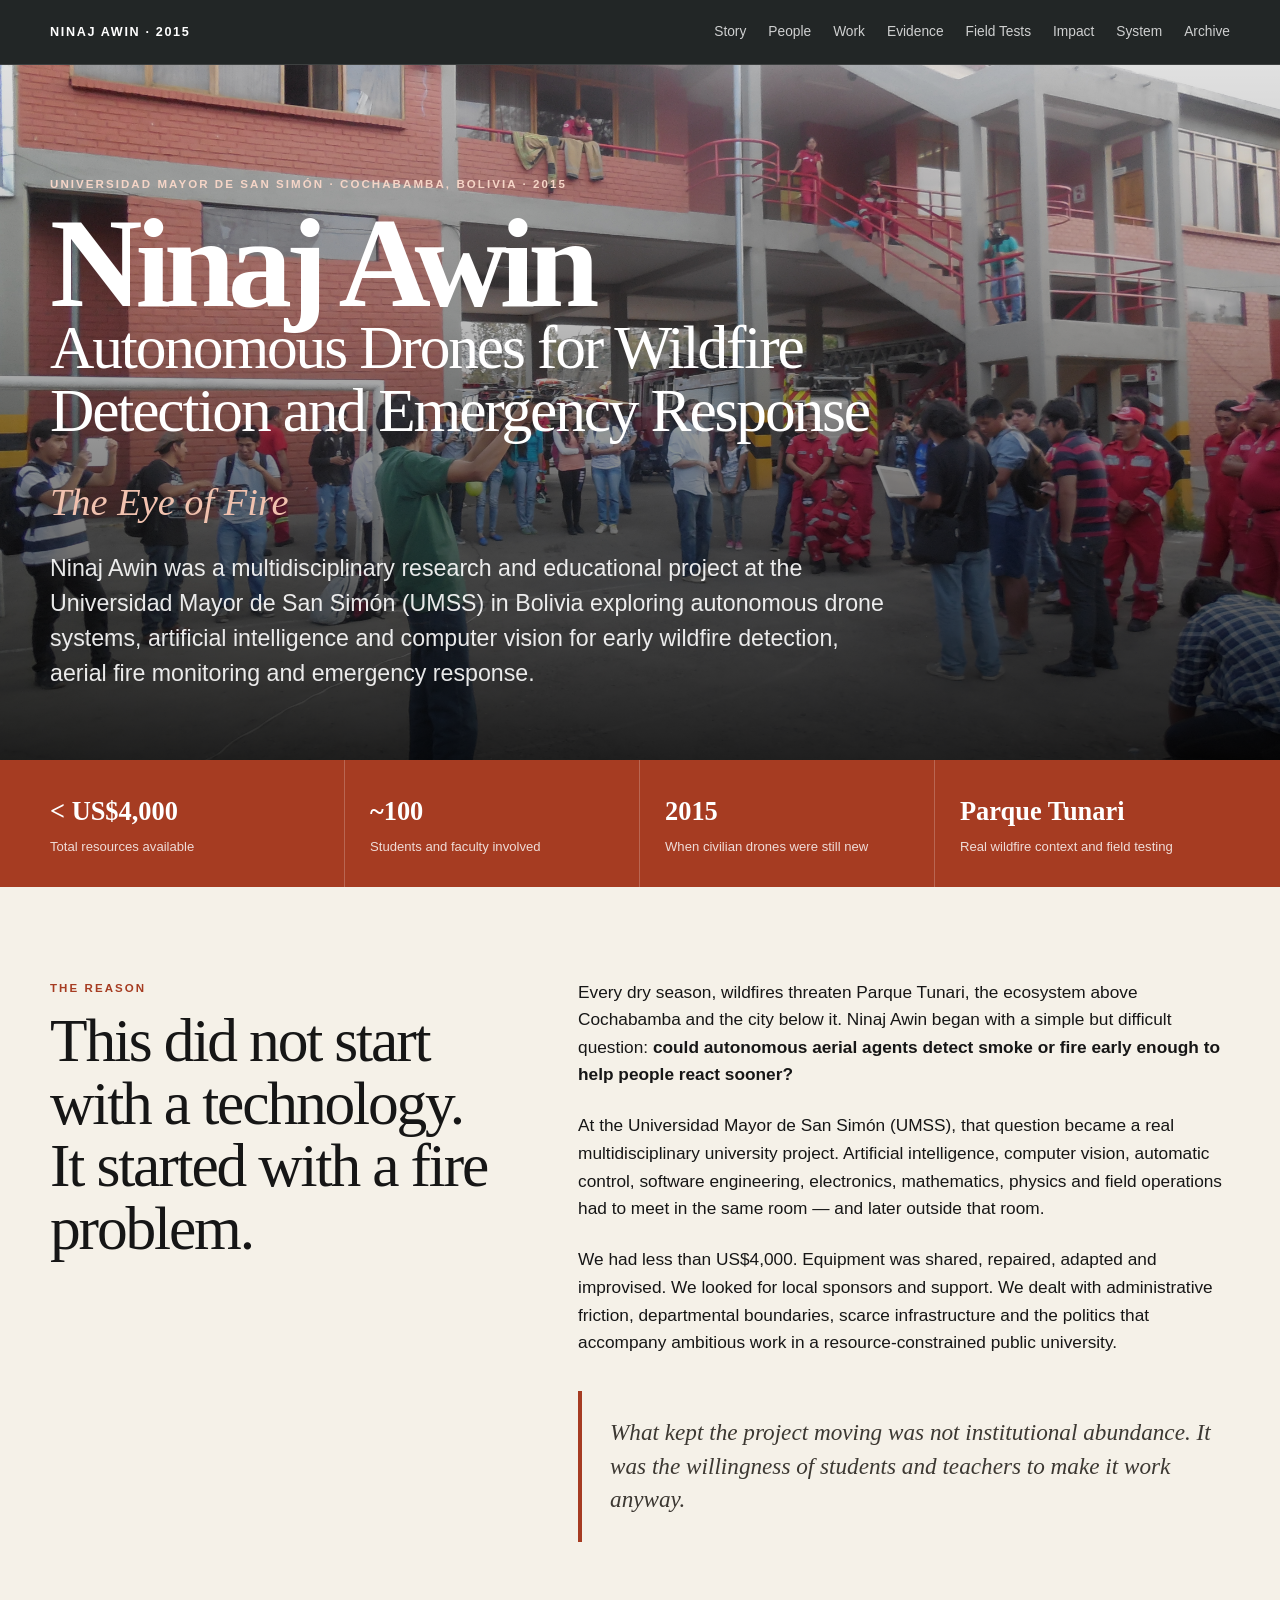
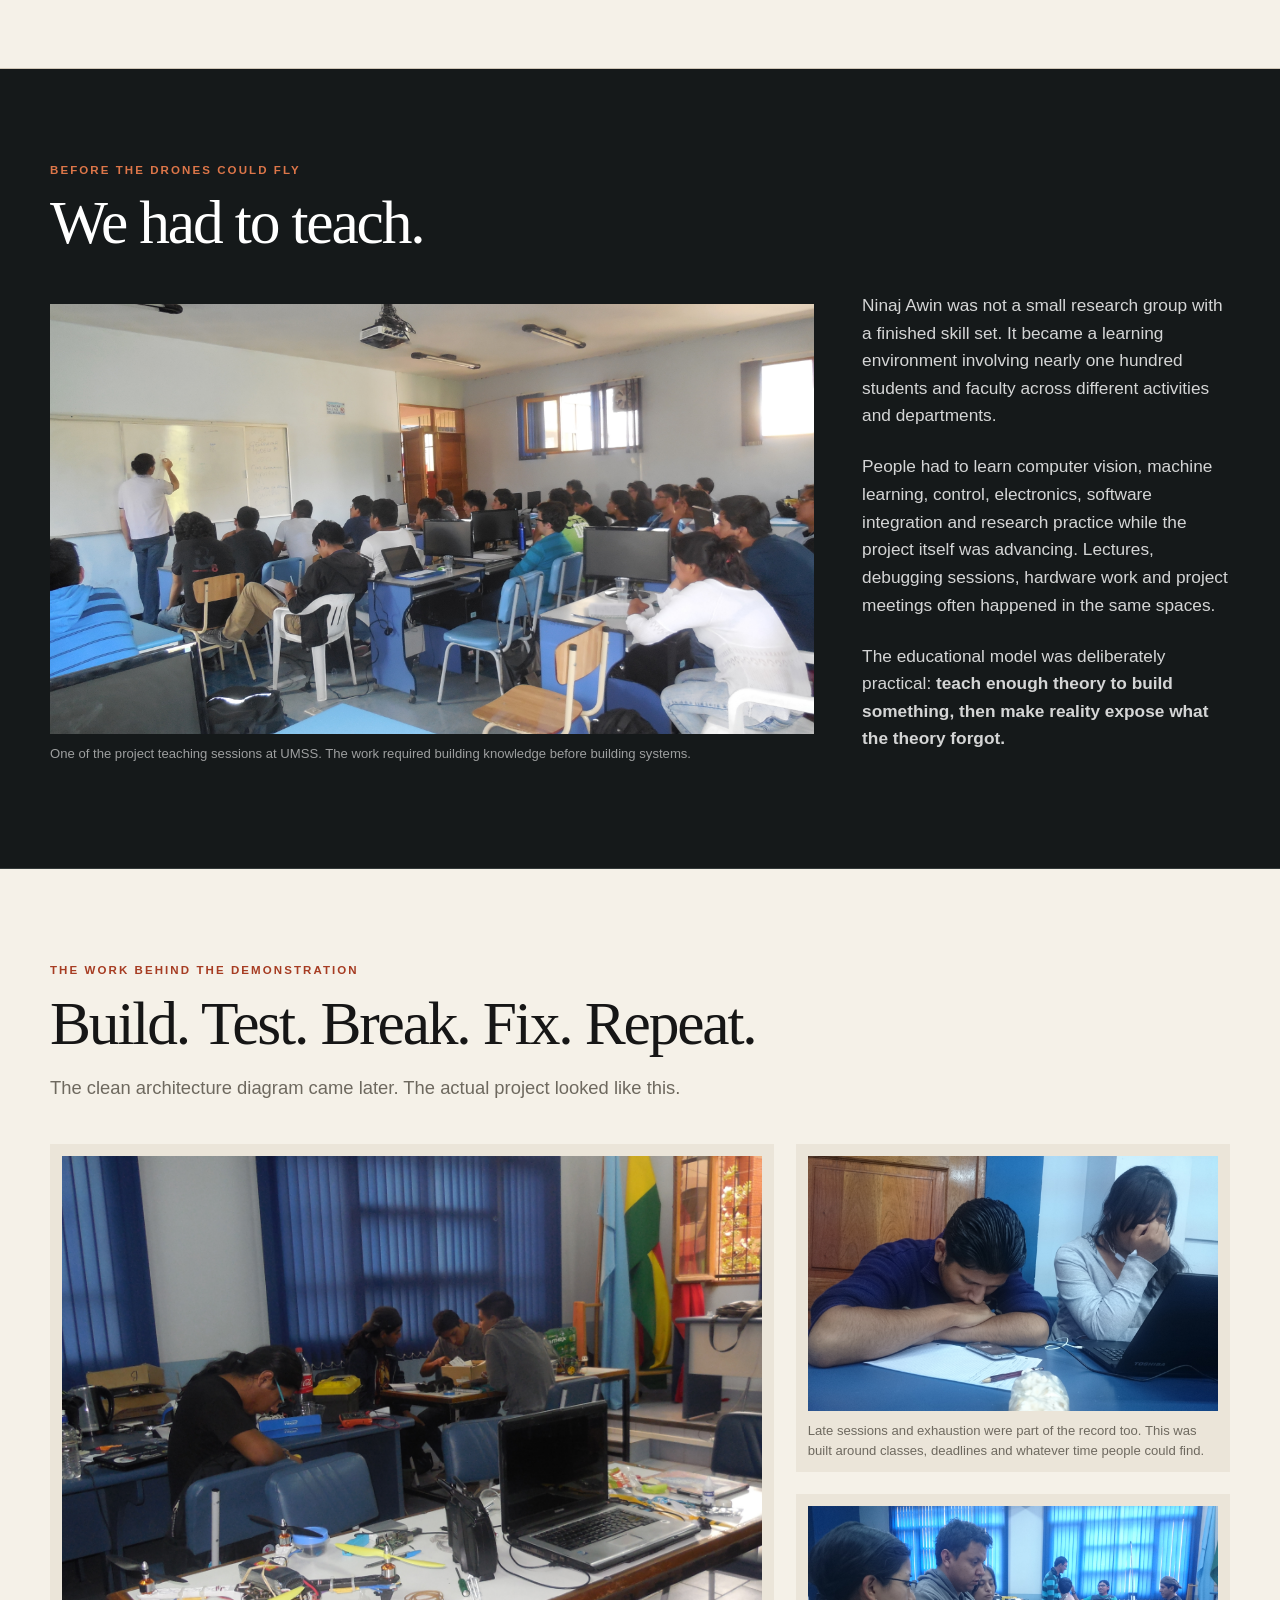
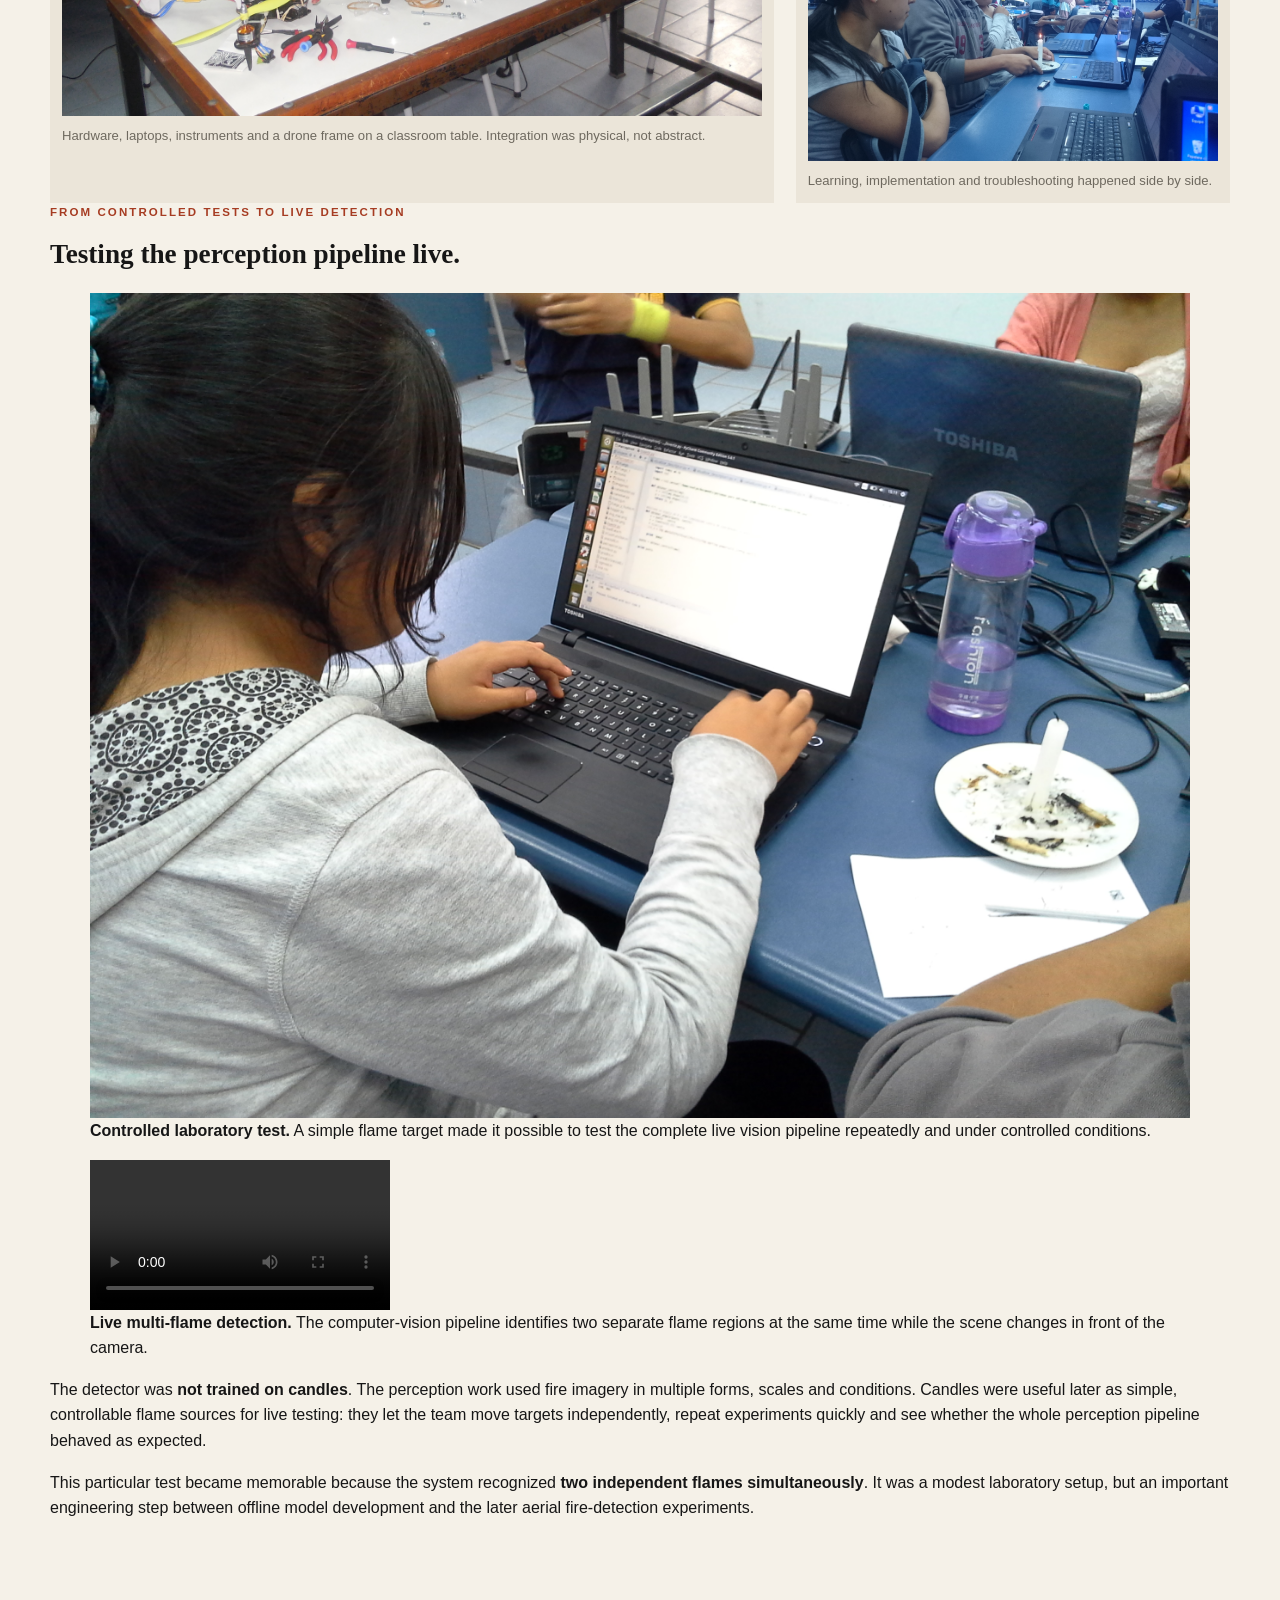
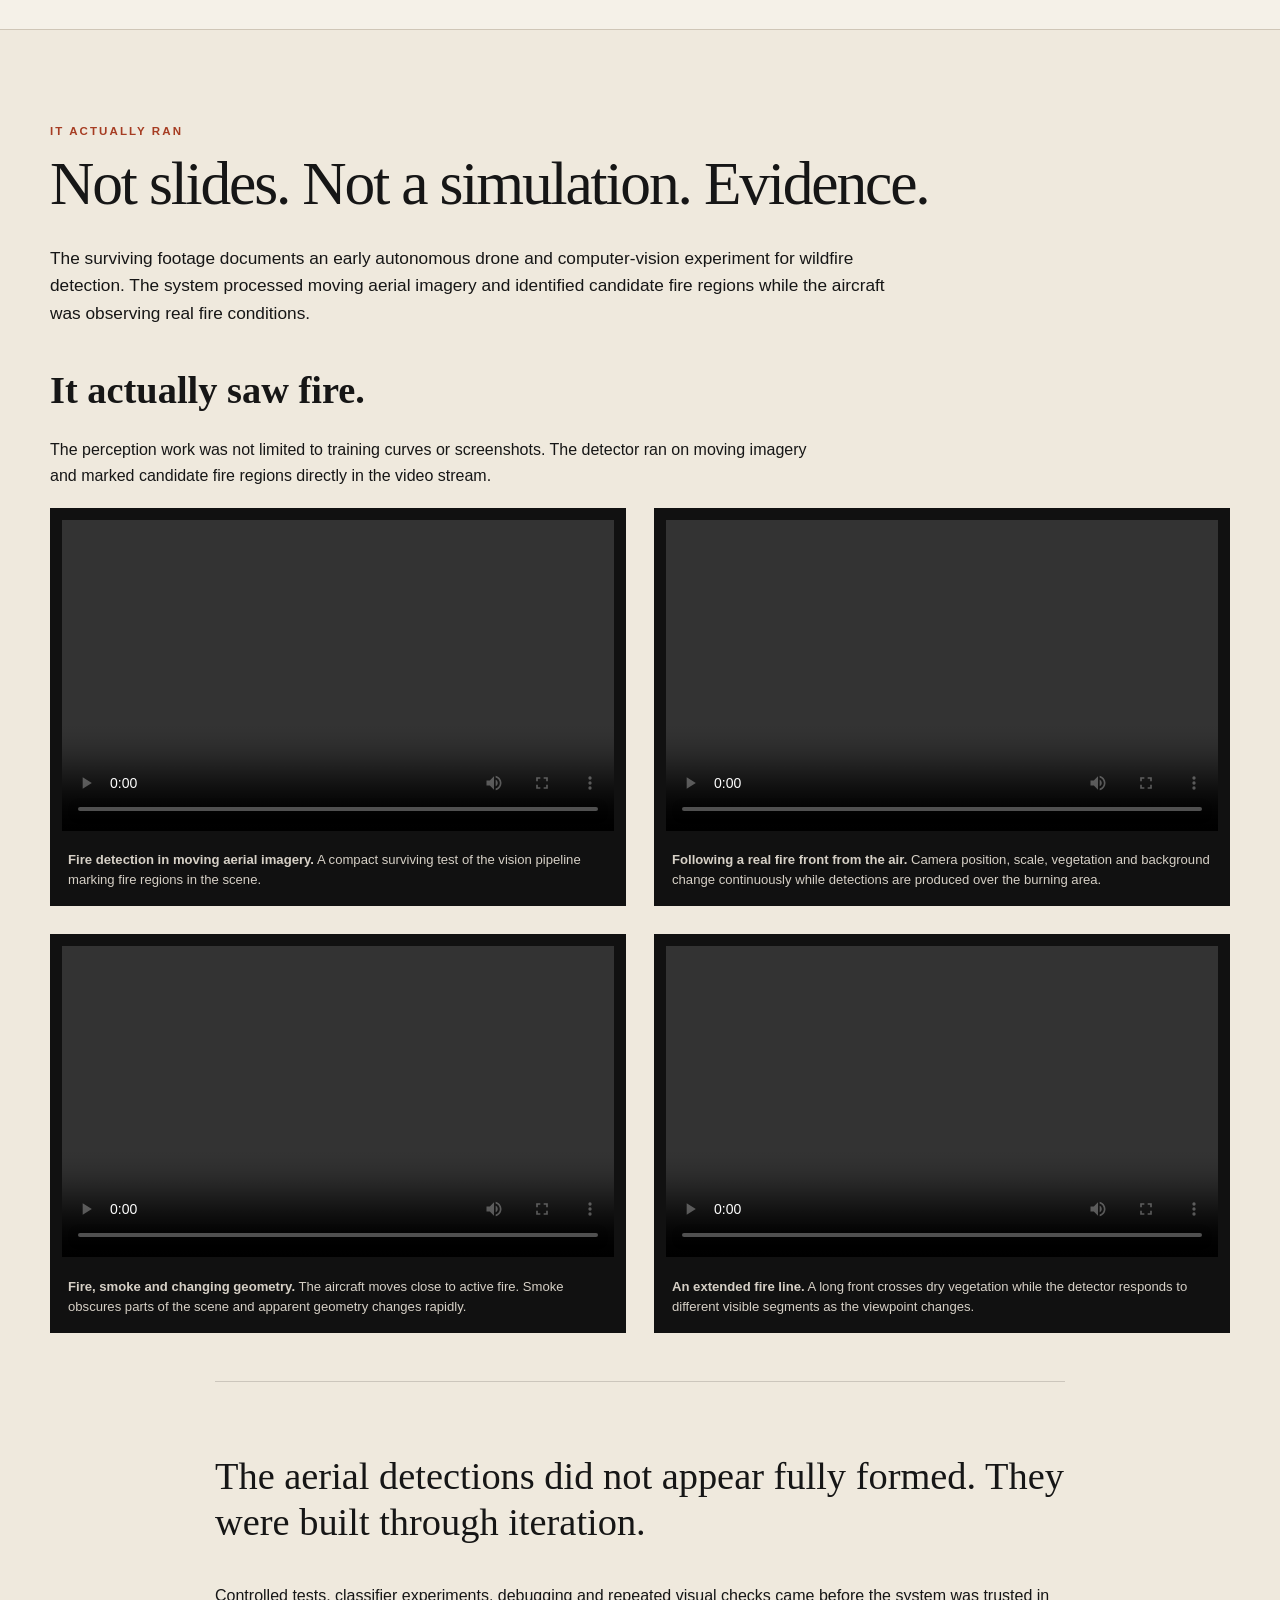
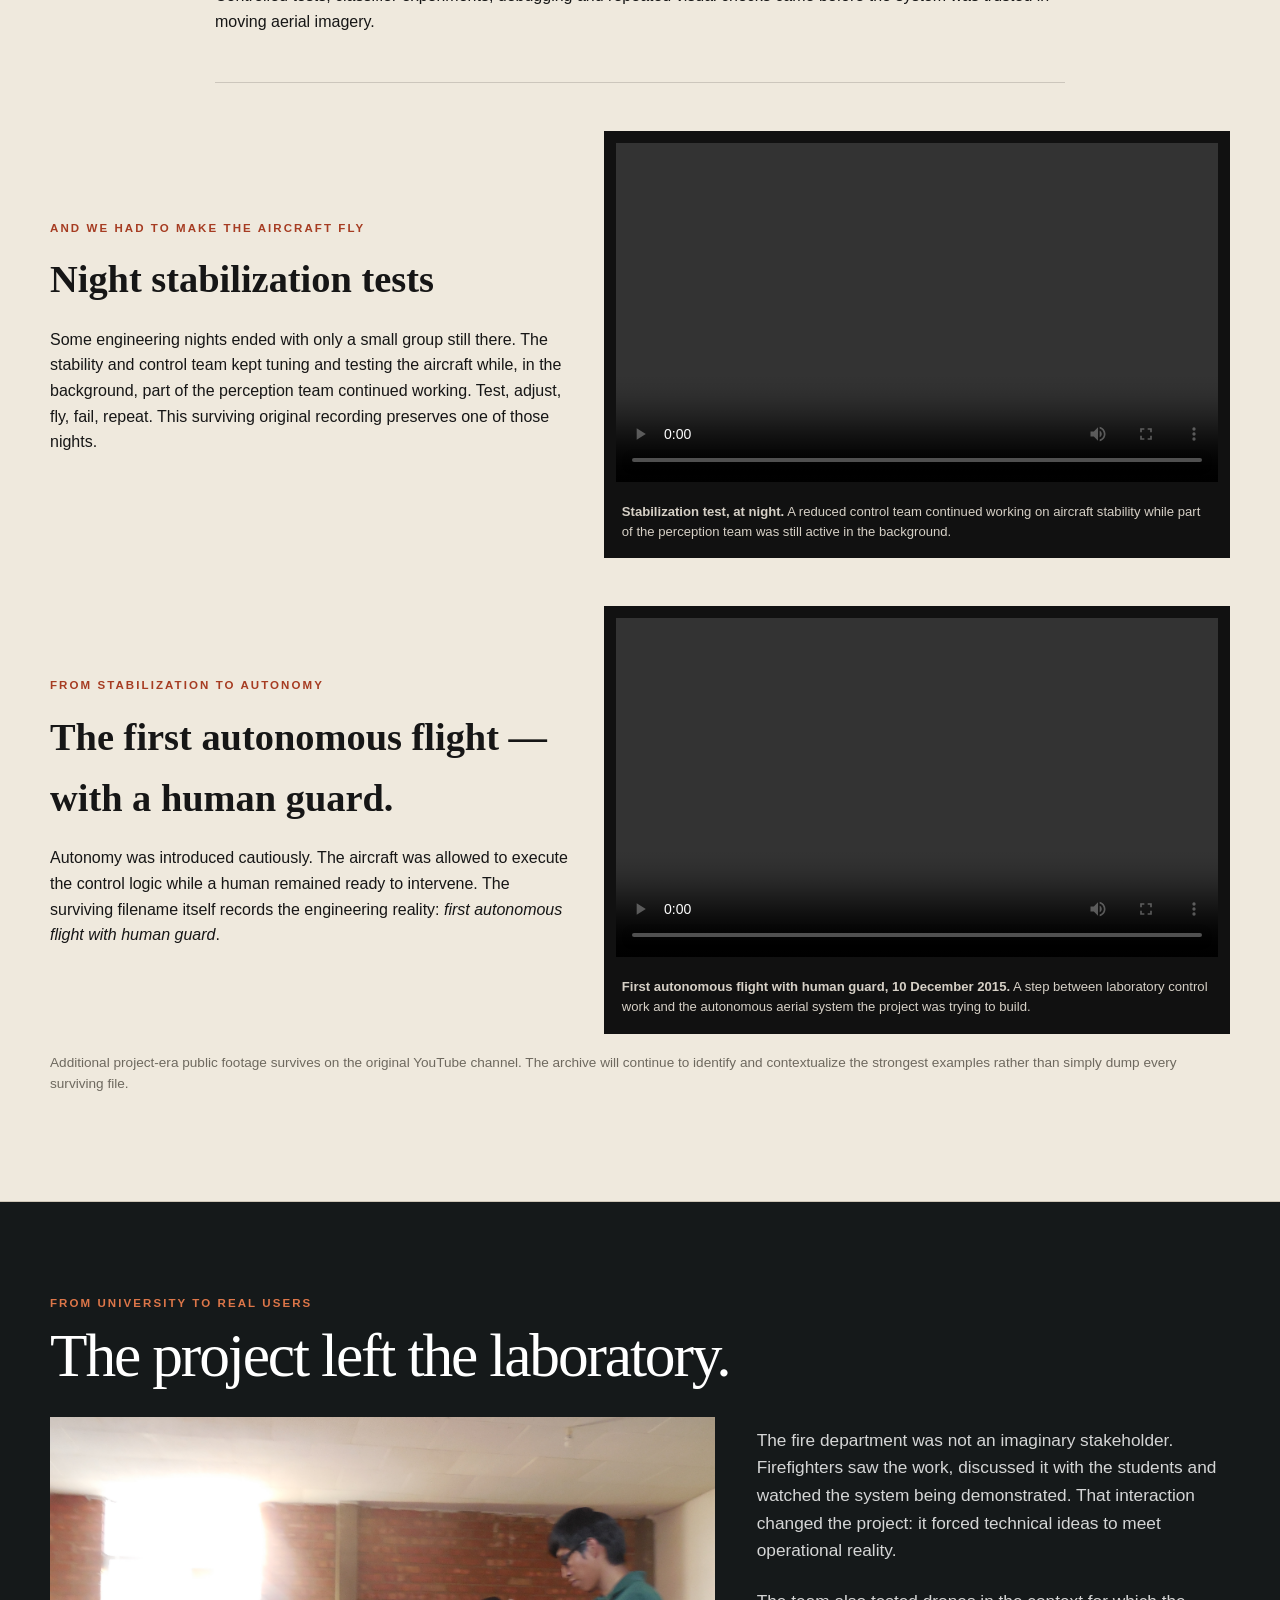
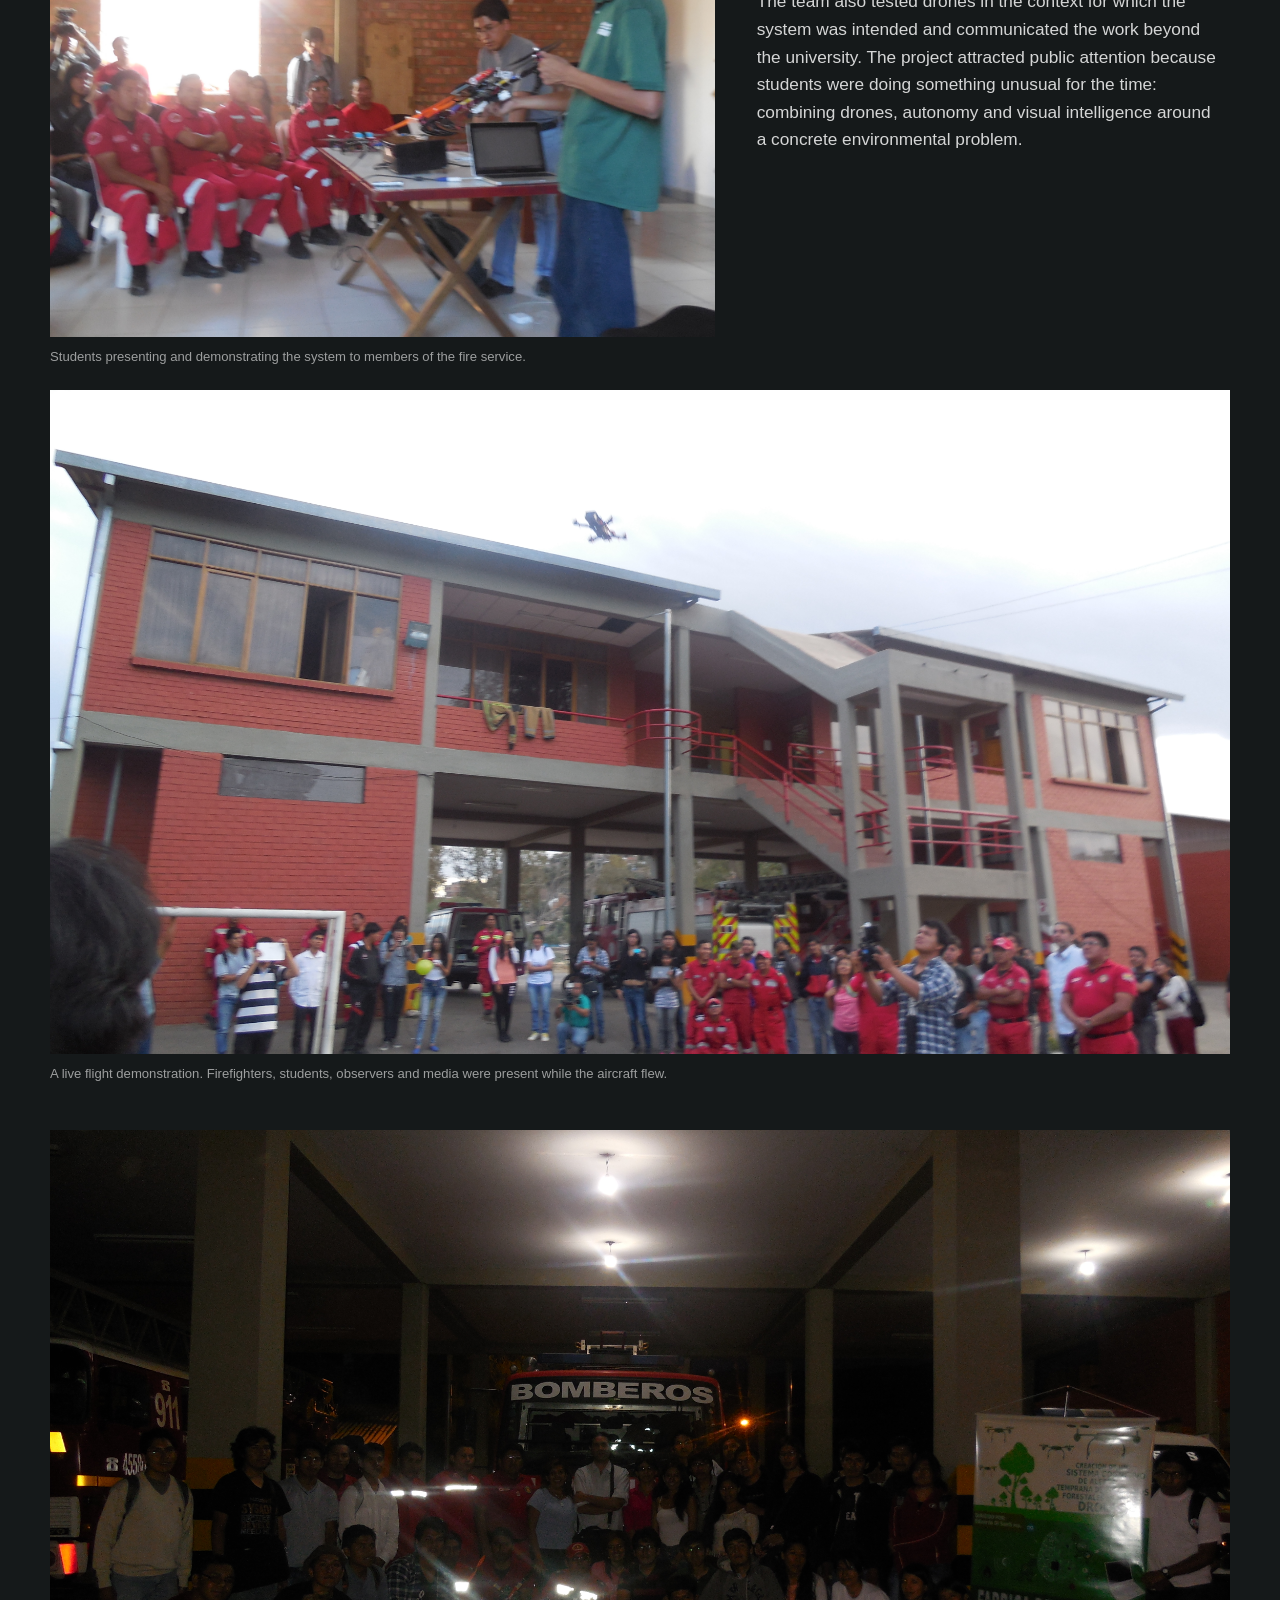
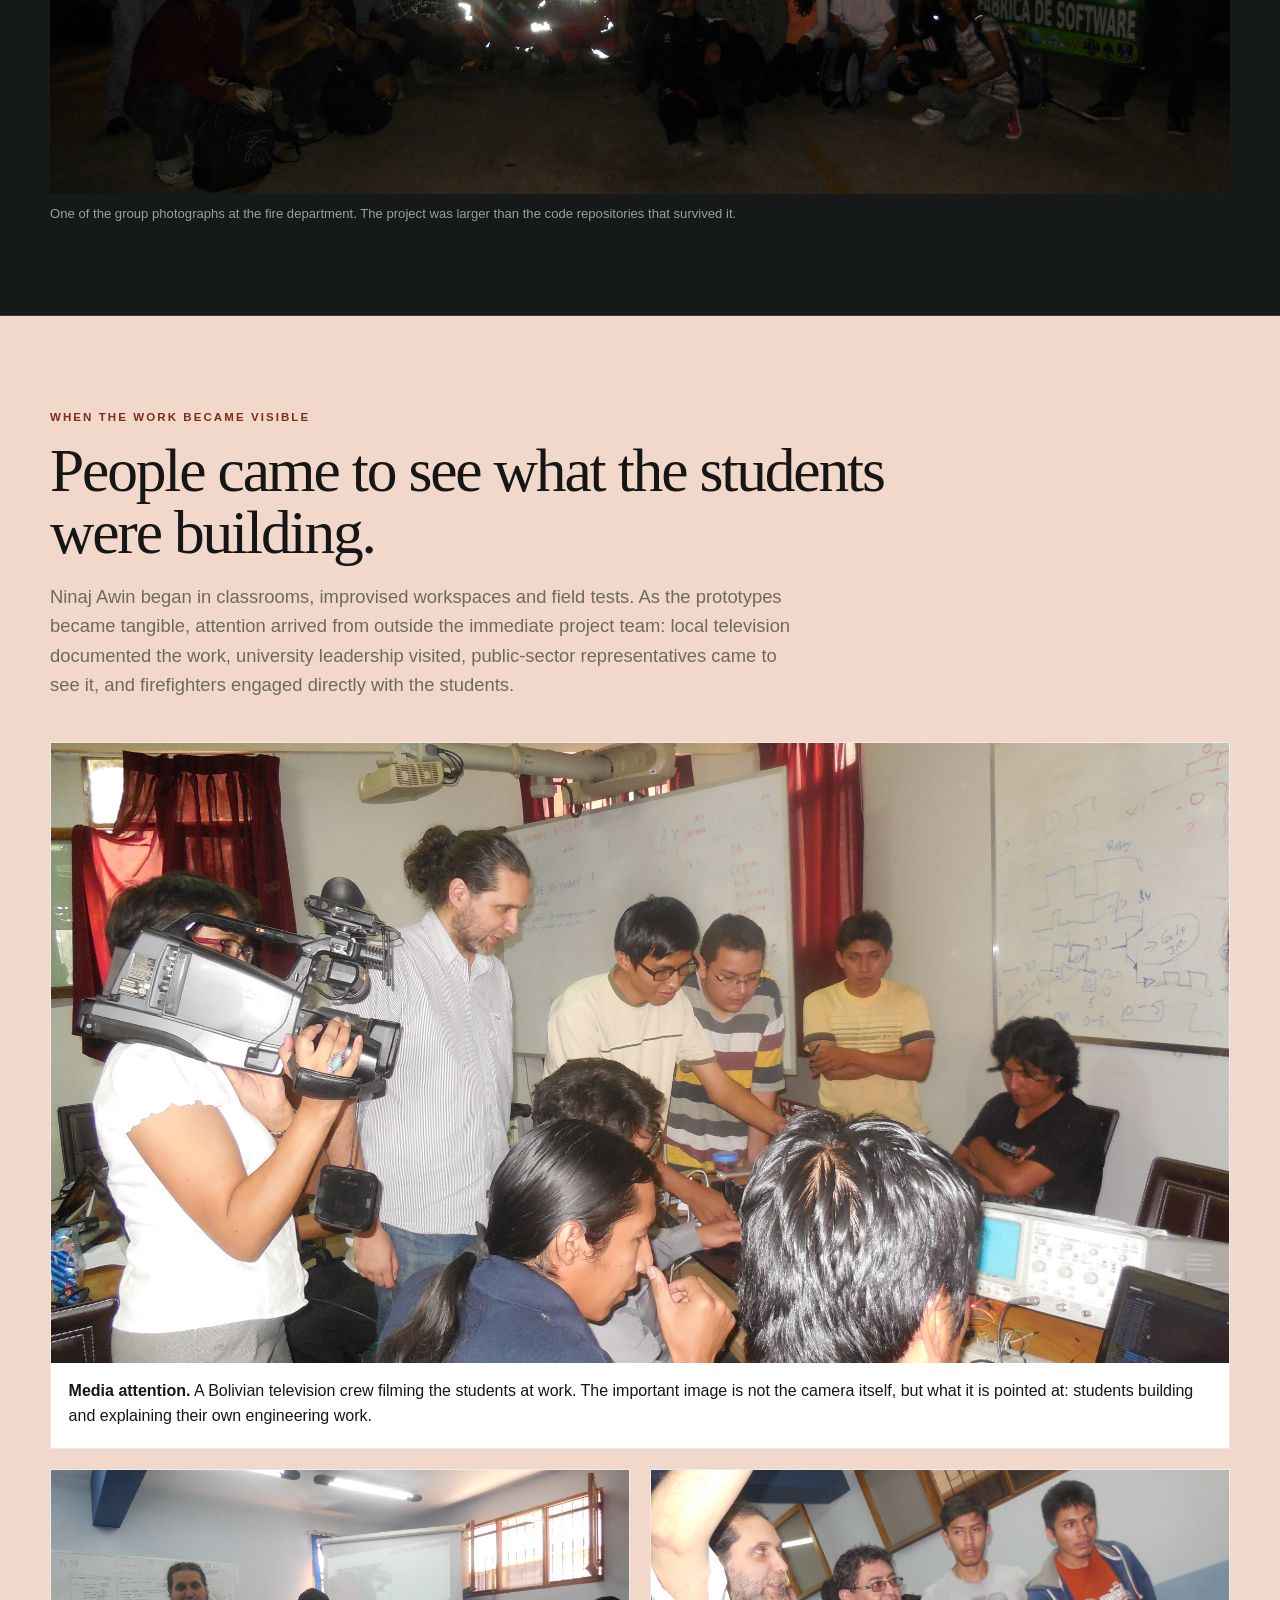
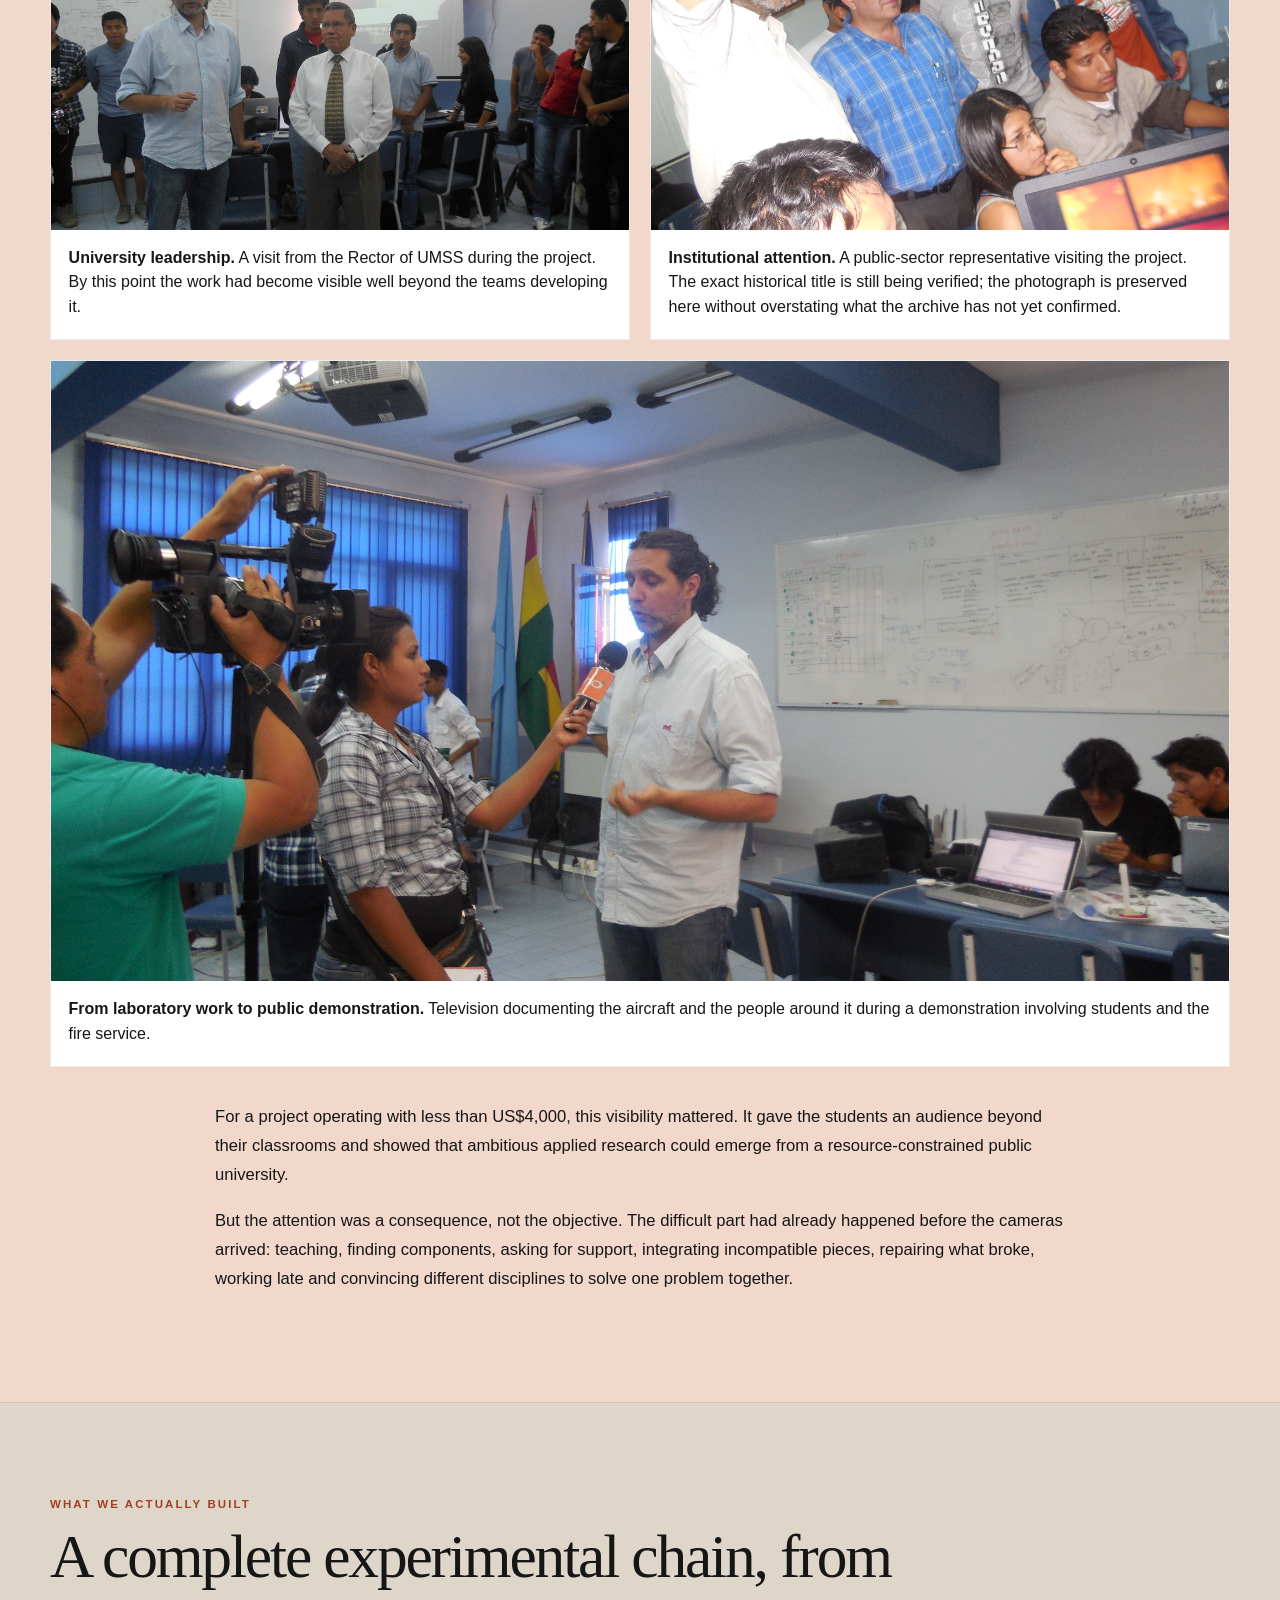
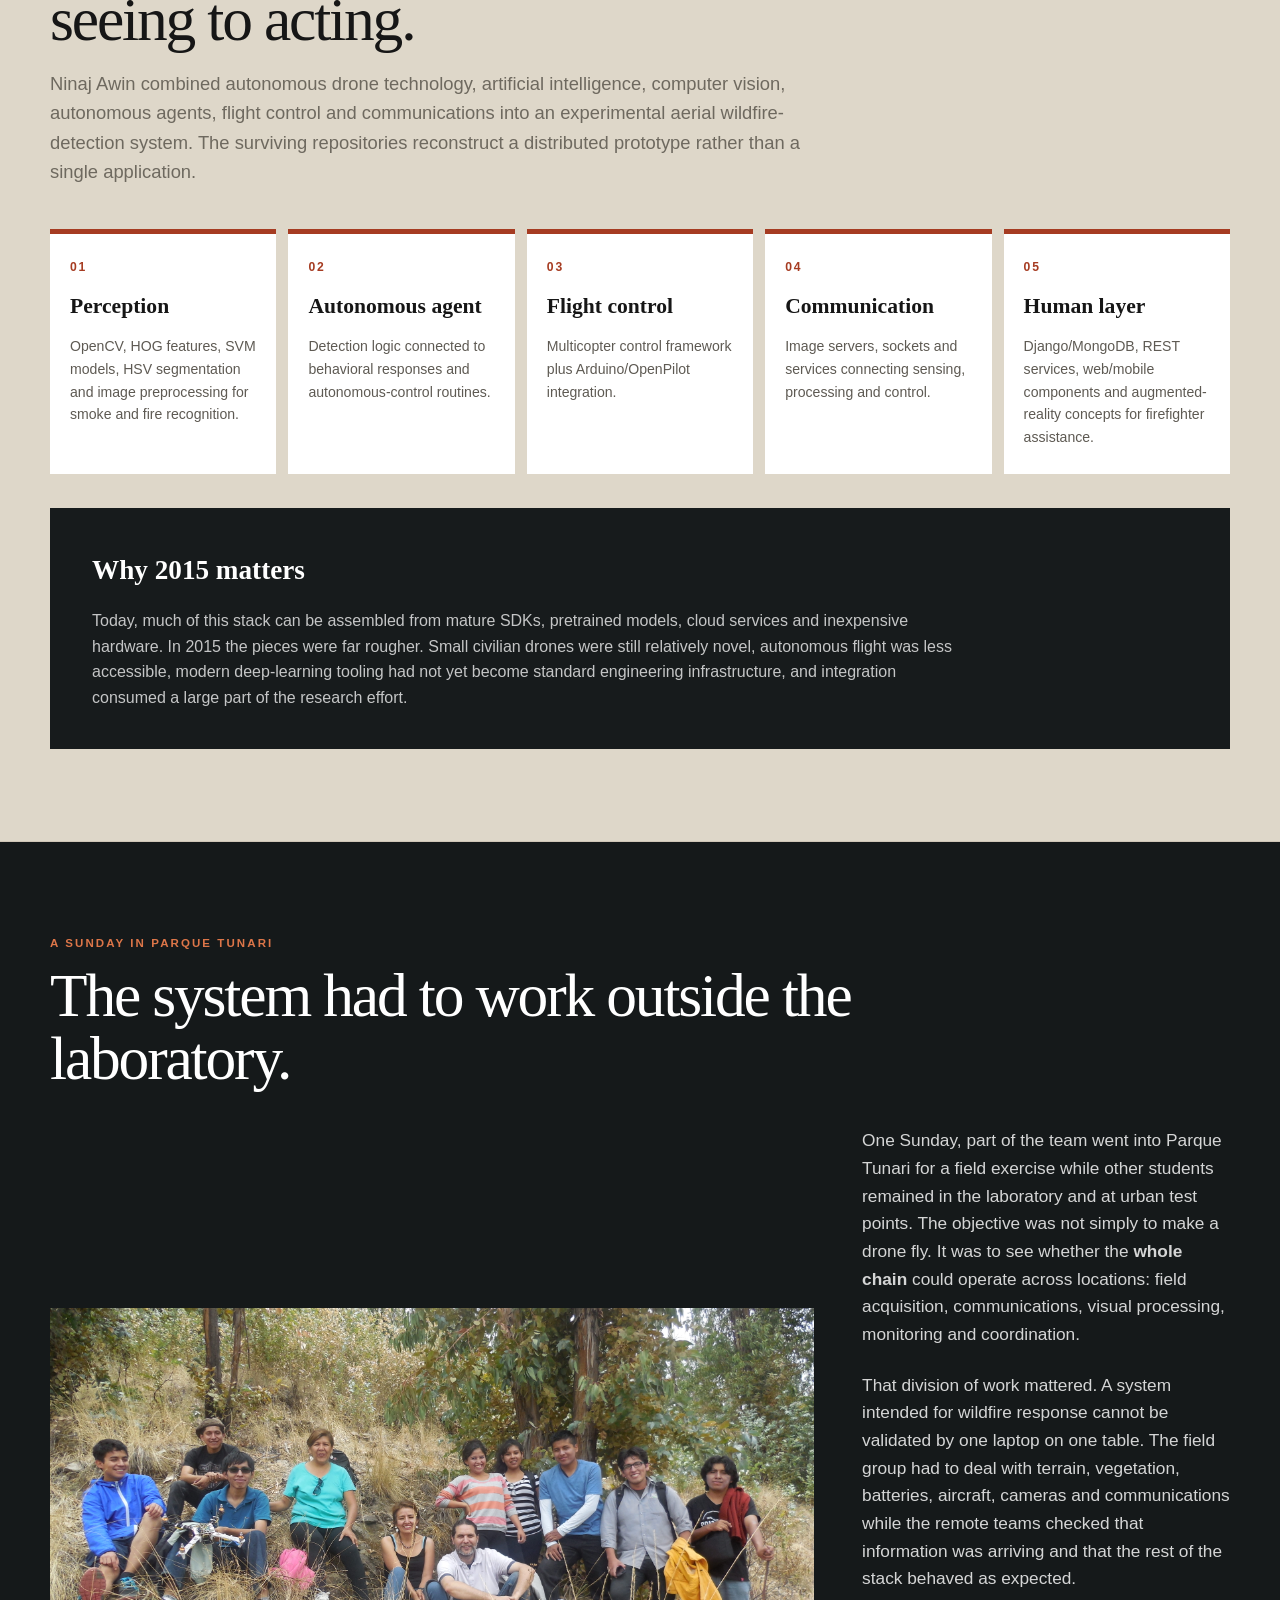
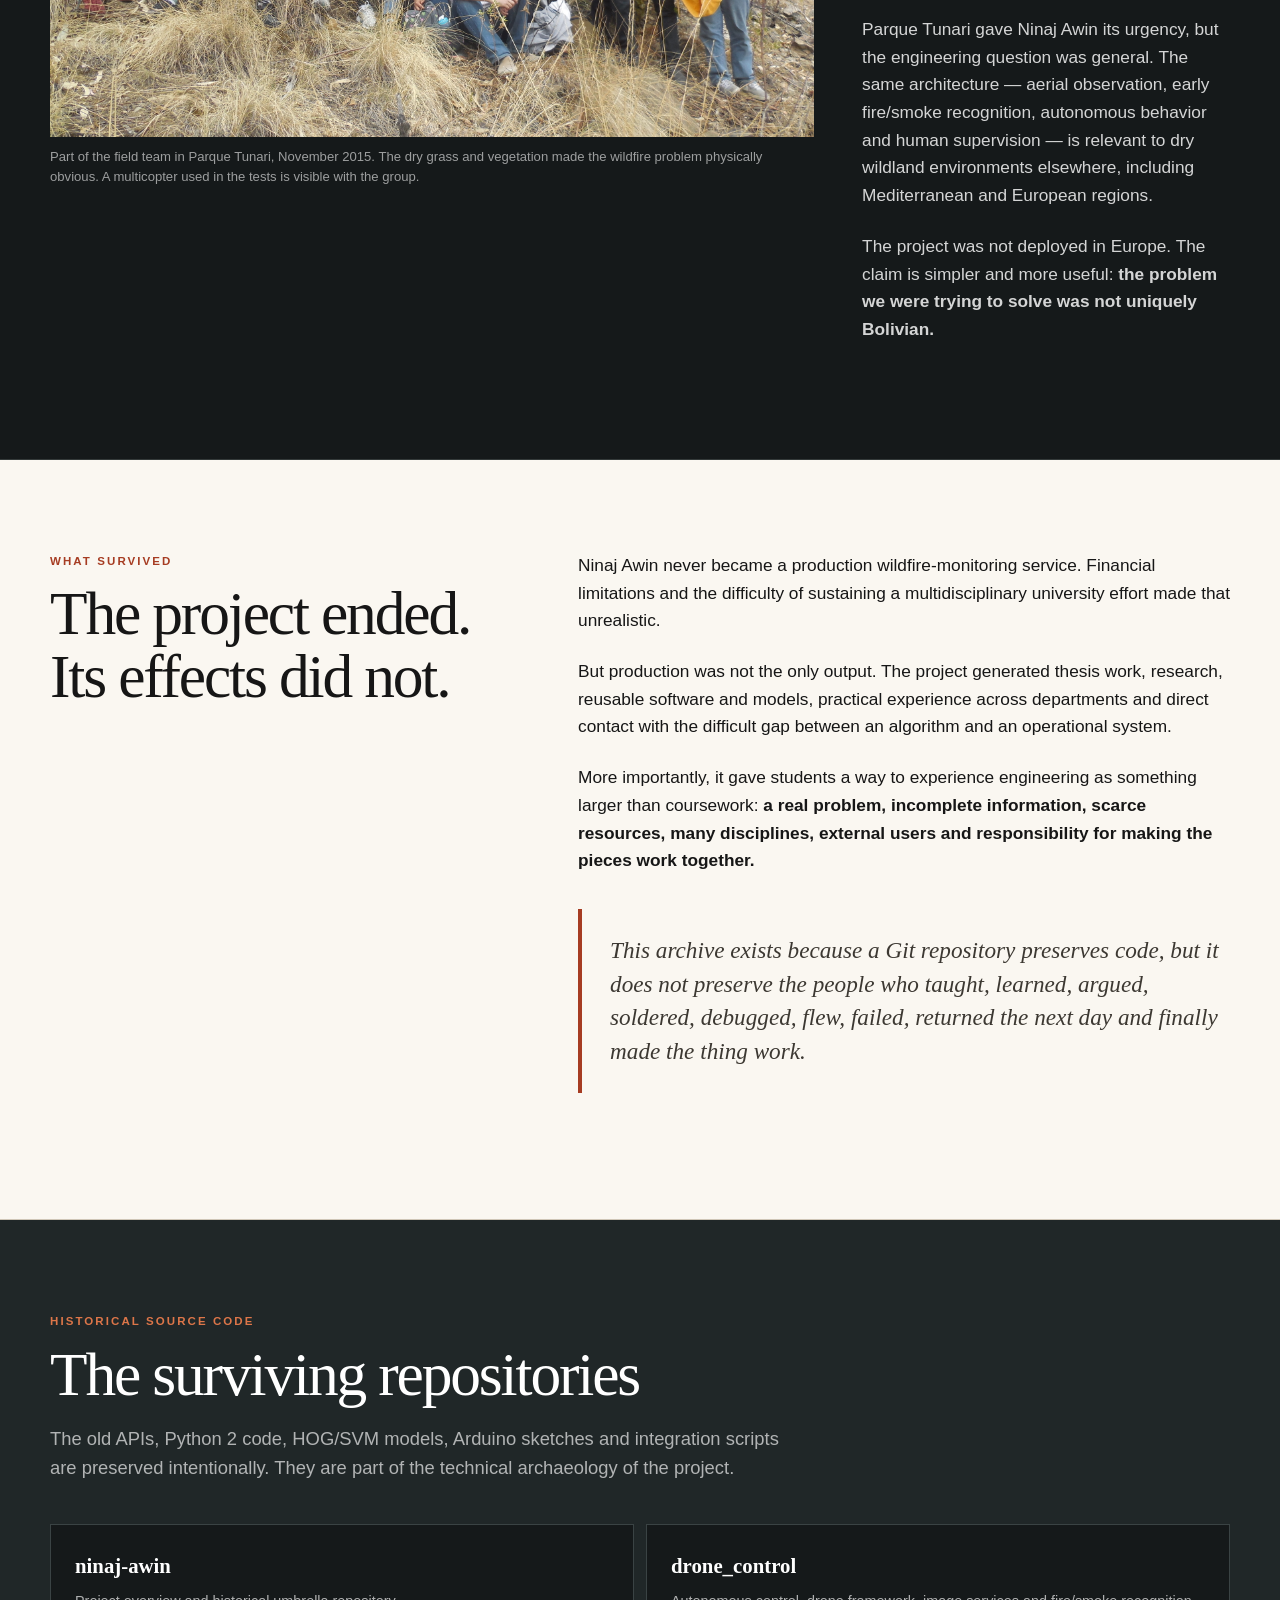
==== commit ce22bdce: "SEO OPTIMIZATION" ====
--- a/index.html
+++ b/index.html
@@ -1,262 +1,332 @@
-<!doctype html>
+<!DOCTYPE html>
+
 <html lang="en">
 <head>
-  <meta charset="utf-8" />
-  <meta name="viewport" content="width=device-width, initial-scale=1" />
-  <meta name="description" content="Ninaj Awin: a 2015 UMSS multidisciplinary research and education project using drones, computer vision and autonomous agents for early wildfire detection." />
-  <meta property="og:title" content="Ninaj Awin — The Eye of Fire" />
-  <meta property="og:description" content="Almost 100 students and faculty. Less than US$4,000. Drones, computer vision, autonomous agents and a real wildfire problem in Bolivia, 2015." />
-  <meta property="og:image" content="assets/images/DSCN1646.JPG" />
-  <title>Ninaj Awin — The Eye of Fire</title>
-  <link rel="stylesheet" href="assets/css/style.css" />
+<meta charset="utf-8"/>
+<meta content="width=device-width, initial-scale=1" name="viewport"/>
+<title>Ninaj Awin — The Eye of Fire: Autonomous Drones for Wildfire Detection</title>
+<meta content="Ninaj Awin was a 2015 multidisciplinary research project at Universidad Mayor de San Simón in Bolivia exploring autonomous drones, computer vision and artificial intelligence for early wildfire detection and emergency response." name="description"/>
+<meta content="index, follow, max-image-preview:large" name="robots"/>
+<meta content="Eduardo Di Santi" name="author"/>
+<!-- Replace with the real public URL of the archive -->
+<!-- Replace YOUR-DOMAIN with the real public archive URL before publishing. -->
+<link href="https://YOUR-DOMAIN.example/" rel="canonical"/>
+<!-- Open Graph -->
+<meta content="website" property="og:type"/>
+<meta content="en_US" property="og:locale"/>
+<meta content="Ninaj Awin — The Eye of Fire: Autonomous Drones for Wildfire Detection" property="og:title"/>
+<meta content="A 2015 Bolivian research project exploring autonomous drones, computer vision and artificial intelligence for early wildfire detection and emergency response." property="og:description"/>
+<meta content="https://YOUR-DOMAIN.example/" property="og:url"/>
+<meta content="https://YOUR-DOMAIN.example/assets/images/DSCN1646.JPG" property="og:image"/>
+<meta content="Ninaj Awin students, firefighters and autonomous drone system during a 2015 wildfire research project in Bolivia" property="og:image:alt"/>
+<meta content="Ninaj Awin — The Eye of Fire" property="og:site_name"/>
+<!-- Twitter / X -->
+<meta content="summary_large_image" name="twitter:card"/>
+<meta content="Ninaj Awin — Autonomous Drones for Wildfire Detection" name="twitter:title"/>
+<meta content="Historical archive of the 2015 UMSS research project combining autonomous drones, computer vision and AI for wildfire detection in Bolivia." name="twitter:description"/>
+<meta content="https://YOUR-DOMAIN.example/assets/images/DSCN1646.JPG" name="twitter:image"/>
+<!-- Structured data -->
+<script type="application/ld+json">
+  {
+    "@context": "https://schema.org",
+    "@type": "ResearchProject",
+    "name": "Ninaj Awin",
+    "alternateName": "The Eye of Fire",
+    "description": "A multidisciplinary research and education project exploring autonomous drones, computer vision and artificial intelligence for early wildfire detection and emergency response.",
+    "startDate": "2015",
+    "location": {
+      "@type": "Place",
+      "name": "Universidad Mayor de San Simón",
+      "address": {
+        "@type": "PostalAddress",
+        "addressLocality": "Cochabamba",
+        "addressCountry": "BO"
+      }
+    },
+    "funder": {
+      "@type": "CollegeOrUniversity",
+      "name": "Universidad Mayor de San Simón"
+    },
+    "keywords": [
+      "autonomous drones",
+      "autonomous drone systems",
+      "wildfire detection",
+      "forest fire detection",
+      "wildfire monitoring",
+      "AI for wildfire detection",
+      "computer vision",
+      "autonomous aerial systems",
+      "UAV",
+      "drone technology",
+      "Bolivia"
+    ]
+  }
+  </script>
+<link href="assets/css/style.css" rel="stylesheet"/>
+<!-- your existing style block -->
 </head>
 <body>
 <nav class="nav">
-  <div class="wrap nav-inner">
-    <a class="brand" href="#top">NINAJ AWIN · 2015</a>
-    <div class="navlinks">
-      <a href="#story">Story</a><a href="#people">People</a><a href="#work">Work</a><a href="#impact">Impact</a><a href="#system">System</a><a href="#archive">Archive</a>
-    </div>
-  </div>
+<div class="wrap nav-inner">
+<a class="brand" href="#top">NINAJ AWIN · 2015</a>
+<div class="navlinks">
+<a href="#story">Story</a><a href="#people">People</a><a href="#work">Work</a><a href="#evidence">Evidence</a><a href="#field">Field Tests</a><a href="#impact">Impact</a><a href="#system">System</a><a href="#archive">Archive</a>
+</div>
+</div>
 </nav>
-
-<header id="top" class="hero">
-  <img class="hero-image" src="assets/images/DSCN1646.JPG" alt="Students, firefighters and a drone demonstration during Ninaj Awin, 2015" />
-  <div class="hero-shade"></div>
-  <div class="wrap hero-content">
-    <div class="eyebrow">Universidad Mayor de San Simón · Cochabamba, Bolivia · 2015</div>
-    <h1>Ninaj Awin</h1>
-    <p class="subtitle">The Eye of Fire</p>
-    <p class="lede">A multidisciplinary research and educational project of the Universidad Mayor de San Simón (UMSS) exploring autonomous aerial intelligence for early wildfire detection — built when civilian drones were still a novelty, with almost no money and an extraordinary amount of human commitment.</p>
-  </div>
+<header class="hero" id="top">
+<img alt="Ninaj Awin autonomous drone demonstration with students and firefighters in Bolivia, 2015" class="hero-image" src="assets/images/DSCN1646.JPG"/>
+<div class="hero-shade"></div>
+<div class="wrap hero-content">
+<div class="eyebrow">Universidad Mayor de San Simón · Cochabamba, Bolivia · 2015</div>
+<h1>Ninaj Awin</h1>
+<h2>Autonomous Drones for Wildfire Detection and Emergency Response</h2>
+<p class="subtitle">The Eye of Fire</p>
+<p class="lede">
+      Ninaj Awin was a multidisciplinary research and educational project at the
+      Universidad Mayor de San Simón (UMSS) in Bolivia exploring autonomous drone
+      systems, artificial intelligence and computer vision for early wildfire
+      detection, aerial fire monitoring and emergency response.
+    </p>
+</div>
 </header>
-
-<section class="facts-band" aria-label="Project facts">
-  <div class="wrap facts">
-    <div class="fact"><strong>&lt; US$4,000</strong><span>Total resources available</span></div>
-    <div class="fact"><strong>~100</strong><span>Students and faculty involved</span></div>
-    <div class="fact"><strong>2015</strong><span>When civilian drones were still new</span></div>
-    <div class="fact"><strong>Parque Tunari</strong><span>Real wildfire context and field testing</span></div>
-  </div>
-</section>
-
+<section aria-label="Project facts" class="facts-band">
+<div class="wrap facts">
+<div class="fact"><strong>&lt; US$4,000</strong><span>Total resources available</span></div>
+<div class="fact"><strong>~100</strong><span>Students and faculty involved</span></div>
+<div class="fact"><strong>2015</strong><span>When civilian drones were still new</span></div>
+<div class="fact"><strong>Parque Tunari</strong><span>Real wildfire context and field testing</span></div>
+</div>
+</section>
 <main>
-<section id="story" class="section">
-  <div class="wrap split">
-    <div>
-      <div class="kicker">The reason</div>
-      <h2>This did not start with a technology. It started with a fire problem.</h2>
-    </div>
-    <div class="copy">
-      <p>Every dry season, wildfires threaten Parque Tunari, the ecosystem above Cochabamba and the city below it. Ninaj Awin began with a simple but difficult question: <strong>could autonomous aerial agents detect smoke or fire early enough to help people react sooner?</strong></p>
-      <p>At the Universidad Mayor de San Simón (UMSS), that question became a real multidisciplinary university project. Artificial intelligence, computer vision, automatic control, software engineering, electronics, mathematics, physics and field operations had to meet in the same room — and later outside that room.</p>
-      <p>We had less than US$4,000. Equipment was shared, repaired, adapted and improvised. We looked for local sponsors and support. We dealt with administrative friction, departmental boundaries, scarce infrastructure and the politics that accompany ambitious work in a resource-constrained public university.</p>
-      <blockquote>What kept the project moving was not institutional abundance. It was the willingness of students and teachers to make it work anyway.</blockquote>
-    </div>
-  </div>
-</section>
-
-<section id="people" class="section dark">
-  <div class="wrap">
-    <div class="kicker">Before the drones could fly</div>
-    <h2>We had to teach.</h2>
-    <div class="story-grid">
-      <figure class="story-photo large">
-        <img src="assets/images/DSCN1292.JPG" alt="A classroom session at UMSS during the Ninaj Awin project" />
-        <figcaption>One of the project teaching sessions at UMSS. The work required building knowledge before building systems.</figcaption>
-      </figure>
-      <div class="copy light-copy">
-        <p>Ninaj Awin was not a small research group with a finished skill set. It became a learning environment involving nearly one hundred students and faculty across different activities and departments.</p>
-        <p>People had to learn computer vision, machine learning, control, electronics, software integration and research practice while the project itself was advancing. Lectures, debugging sessions, hardware work and project meetings often happened in the same spaces.</p>
-        <p>The educational model was deliberately practical: <strong>teach enough theory to build something, then make reality expose what the theory forgot.</strong></p>
-      </div>
-    </div>
-  </div>
-</section>
-
-<section id="work" class="section">
-  <div class="wrap">
-    <div class="kicker">The work behind the demonstration</div>
-    <h2>Build. Test. Break. Fix. Repeat.</h2>
-    <p class="intro">The clean architecture diagram came later. The actual project looked like this.</p>
-    <div class="masonry">
-      <figure><img src="assets/images/DSCN1591.JPG" alt="Students assembling and testing drone hardware in a UMSS laboratory" /><figcaption>Hardware, laptops, instruments and a drone frame on a classroom table. Integration was physical, not abstract.</figcaption></figure>
-      <figure><img src="assets/images/20151210_151113.jpg" alt="Student programming beside a candle used during detector experiments" /><figcaption>Computer-vision experiments were sometimes wonderfully direct. A laptop, a camera, code — and a candle as a test target.</figcaption></figure>
-      <figure><img src="assets/images/DSC_0978.JPG" alt="Students during a long work session" /><figcaption>Late sessions and exhaustion were part of the record too. This was built around classes, deadlines and whatever time people could find.</figcaption></figure>
-      <figure><img src="assets/images/DSC_1048.JPG" alt="Students working together during Ninaj Awin" /><figcaption>Learning, implementation and troubleshooting happened side by side.</figcaption></figure>
-    </div>
-  </div>
-</section>
-
+<section class="section" id="story">
+<div class="wrap split">
+<div>
+<div class="kicker">The reason</div>
+<h2>This did not start with a technology. It started with a fire problem.</h2>
+</div>
+<div class="copy">
+<p>Every dry season, wildfires threaten Parque Tunari, the ecosystem above Cochabamba and the city below it. Ninaj Awin began with a simple but difficult question: <strong>could autonomous aerial agents detect smoke or fire early enough to help people react sooner?</strong></p>
+<p>At the Universidad Mayor de San Simón (UMSS), that question became a real multidisciplinary university project. Artificial intelligence, computer vision, automatic control, software engineering, electronics, mathematics, physics and field operations had to meet in the same room — and later outside that room.</p>
+<p>We had less than US$4,000. Equipment was shared, repaired, adapted and improvised. We looked for local sponsors and support. We dealt with administrative friction, departmental boundaries, scarce infrastructure and the politics that accompany ambitious work in a resource-constrained public university.</p>
+<blockquote>What kept the project moving was not institutional abundance. It was the willingness of students and teachers to make it work anyway.</blockquote>
+</div>
+</div>
+</section>
+<section class="section dark" id="people">
+<div class="wrap">
+<div class="kicker">Before the drones could fly</div>
+<h2>We had to teach.</h2>
+<div class="story-grid">
+<figure class="story-photo large">
+<img alt="A classroom session at UMSS during the Ninaj Awin project" src="assets/images/DSCN1292.JPG"/>
+<figcaption>One of the project teaching sessions at UMSS. The work required building knowledge before building systems.</figcaption>
+</figure>
+<div class="copy light-copy">
+<p>Ninaj Awin was not a small research group with a finished skill set. It became a learning environment involving nearly one hundred students and faculty across different activities and departments.</p>
+<p>People had to learn computer vision, machine learning, control, electronics, software integration and research practice while the project itself was advancing. Lectures, debugging sessions, hardware work and project meetings often happened in the same spaces.</p>
+<p>The educational model was deliberately practical: <strong>teach enough theory to build something, then make reality expose what the theory forgot.</strong></p>
+</div>
+</div>
+</div>
+</section>
+<section class="section" id="work">
+<div class="wrap">
+<div class="kicker">The work behind the demonstration</div>
+<h2>Build. Test. Break. Fix. Repeat.</h2>
+<p class="intro">The clean architecture diagram came later. The actual project looked like this.</p>
+<div class="masonry">
+<figure><img alt="Students assembling and testing drone hardware in a UMSS laboratory" src="assets/images/DSCN1591.JPG"/><figcaption>Hardware, laptops, instruments and a drone frame on a classroom table. Integration was physical, not abstract.</figcaption></figure>
+<figure><img alt="Students during a long work session" src="assets/images/DSC_0978.JPG"/><figcaption>Late sessions and exhaustion were part of the record too. This was built around classes, deadlines and whatever time people could find.</figcaption></figure>
+<figure><img alt="Students working together during Ninaj Awin" src="assets/images/DSC_1048.JPG"/><figcaption>Learning, implementation and troubleshooting happened side by side.</figcaption></figure>
+</div>
+<div class="flame-lab-block">
+<div class="kicker">From controlled tests to live detection</div>
+<h3>Testing the perception pipeline live.</h3>
+<div class="flame-lab-grid">
+<figure class="flame-lab-card">
+<img alt="Students testing the Ninaj Awin fire detector with a controlled flame target" src="assets/images/20151210_151113.jpg"/>
+<figcaption><strong>Controlled laboratory test.</strong> A simple flame target made it possible to test the complete live vision pipeline repeatedly and under controlled conditions.</figcaption>
+</figure>
+<figure class="flame-lab-card">
+<video controls="" playsinline="" preload="metadata">
+<source src="assets/videos/svmR.mp4" type="video/mp4"/>
+</video>
+<figcaption><strong>Live multi-flame detection.</strong> The computer-vision pipeline identifies two separate flame regions at the same time while the scene changes in front of the camera.</figcaption>
+</figure>
+</div>
+<div class="flame-lab-copy">
+<p>The detector was <strong>not trained on candles</strong>. The perception work used fire imagery in multiple forms, scales and conditions. Candles were useful later as simple, controllable flame sources for live testing: they let the team move targets independently, repeat experiments quickly and see whether the whole perception pipeline behaved as expected.</p>
+<p>This particular test became memorable because the system recognized <strong>two independent flames simultaneously</strong>. It was a modest laboratory setup, but an important engineering step between offline model development and the later aerial fire-detection experiments.</p>
+</div>
+</div>
+</div>
+</section>
 <section class="section media-section" id="evidence">
-  <div class="wrap">
-    <div class="kicker">It actually ran</div>
-    <h2>Not slides. Not a simulation. Evidence.</h2>
-    <p class="section-intro">The surviving footage is imperfect, low-resolution and unmistakably from 2015. That is precisely why it belongs here. It documents the progression from small perception experiments to aerial observation of real fire, while other teams were simultaneously making the aircraft stable, controllable and useful.</p>
-
-    <div class="evidence-lead">
-      <h3>It actually saw fire.</h3>
-      <p>The perception work was not limited to training curves or screenshots. The detector ran on moving imagery and marked candidate fire regions directly in the video stream.</p>
-    </div>
-
-    <div class="video-grid">
-      <figure class="video-card"><video controls preload="metadata" playsinline><source src="assets/videos/deteccion-fuego-1.mp4" type="video/mp4"></video><figcaption><strong>Fire detection in moving aerial imagery.</strong> A compact surviving test of the vision pipeline marking fire regions in the scene.</figcaption></figure>
-      <figure class="video-card"><video controls preload="metadata" playsinline><source src="assets/videos/fire-front-01.mp4" type="video/mp4"></video><figcaption><strong>Following a real fire front from the air.</strong> Camera position, scale, vegetation and background change continuously while detections are produced over the burning area.</figcaption></figure>
-      <figure class="video-card"><video controls preload="metadata" playsinline><source src="assets/videos/fire-front-02.mp4" type="video/mp4"></video><figcaption><strong>Fire, smoke and changing geometry.</strong> The aircraft moves close to active fire. Smoke obscures parts of the scene and apparent geometry changes rapidly.</figcaption></figure>
-      <figure class="video-card"><video controls preload="metadata" playsinline><source src="assets/videos/fire-front-03.mp4" type="video/mp4"></video><figcaption><strong>An extended fire line.</strong> A long front crosses dry vegetation while the detector responds to different visible segments as the viewpoint changes.</figcaption></figure>
-    </div>
-
-    <div class="evidence-bridge">
-      <p class="quote">Before asking a flying machine to recognize a wildfire, sometimes you start with two candles on a table.</p>
-      <p>Other surviving clips document the less glamorous steps: simple laboratory targets, classifier experiments, training, debugging and repeated visual tests. The aerial detections did not appear fully formed. They were built through iteration.</p>
-    </div>
-
-    <div class="night-test">
-      <div>
-        <div class="kicker">And we had to make the aircraft fly</div>
-        <h3>Night stabilization tests</h3>
-        <p>Some engineering nights ended with only a small group still there. The stability and control team kept tuning and testing the aircraft while, in the background, part of the perception team continued working. Test, adjust, fly, fail, repeat. This surviving original recording preserves one of those nights.</p>
-      </div>
-      <figure class="video-card">
-        <video controls preload="metadata" playsinline>
-          <source src="assets/videos/drone_stabilization_test.m4v" type="video/mp4" />
-        </video>
-        <figcaption><strong>Stabilization test, at night.</strong> A reduced control team continued working on aircraft stability while part of the perception team was still active in the background.</figcaption>
-      </figure>
-    </div>
-
-    <div class="night-test autonomous-flight">
-      <div>
-        <div class="kicker">From stabilization to autonomy</div>
-        <h3>The first autonomous flight — with a human guard.</h3>
-        <p>Autonomy was introduced cautiously. The aircraft was allowed to execute the control logic while a human remained ready to intervene. The surviving filename itself records the engineering reality: <em>first autonomous flight with human guard</em>.</p>
-      </div>
-      <figure class="video-card">
-        <video controls preload="metadata" playsinline>
-          <source src="assets/videos/20151210_162033_first_autonomous_flight_with_human_guard.m4v" type="video/mp4" />
-        </video>
-        <figcaption><strong>First autonomous flight with human guard, 10 December 2015.</strong> A step between laboratory control work and the autonomous aerial system the project was trying to build.</figcaption>
-      </figure>
-    </div>
-
-    <p class="small-note">Additional project-era public footage survives on the original YouTube channel. The archive will continue to identify and contextualize the strongest examples rather than simply dump every surviving file.</p>
-  </div>
-</section>
-
-<section id="impact" class="section dark">
-  <div class="wrap">
-    <div class="kicker">From university to real users</div>
-    <h2>The project left the laboratory.</h2>
-    <div class="impact-stack">
-      <figure class="hero-figure"><img src="assets/images/DSCN1634.JPG" alt="Students demonstrating the drone system to firefighters" /><figcaption>Students presenting and demonstrating the system to members of the fire service.</figcaption></figure>
-      <div class="impact-text copy light-copy">
-        <p>The fire department was not an imaginary stakeholder. Firefighters saw the work, discussed it with the students and watched the system being demonstrated. That interaction changed the project: it forced technical ideas to meet operational reality.</p>
-        <p>The team also tested drones in the context for which the system was intended and communicated the work beyond the university. The project attracted public attention because students were doing something unusual for the time: combining drones, autonomy and visual intelligence around a concrete environmental problem.</p>
-      </div>
-      <figure class="wide-impact"><img src="assets/images/DSCN1643.JPG" alt="Drone in flight during a public demonstration with firefighters and media present" /><figcaption>A live flight demonstration. Firefighters, students, observers and media were present while the aircraft flew.</figcaption></figure>
-      <figure class="wide-impact"><img src="assets/images/DSCN1651.JPG" alt="Students, faculty and firefighters together after a project session" /><figcaption>One of the group photographs at the fire department. The project was larger than the code repositories that survived it.</figcaption></figure>
-    </div>
-  </div>
-</section>
-
+<div class="wrap">
+<div class="kicker">It actually ran</div>
+<h2>Not slides. Not a simulation. Evidence.</h2>
+<p class="section-intro">
+      The surviving footage documents an early autonomous drone and computer-vision
+      experiment for wildfire detection. The system processed moving aerial imagery
+      and identified candidate fire regions while the aircraft was observing real
+      fire conditions.
+    </p>
+<div class="evidence-lead">
+<h3>It actually saw fire.</h3>
+<p>The perception work was not limited to training curves or screenshots. The detector ran on moving imagery and marked candidate fire regions directly in the video stream.</p>
+</div>
+<div class="video-grid">
+<figure class="video-card"><video controls="" playsinline="" preload="metadata"><source src="assets/videos/deteccion-fuego-1.mp4" type="video/mp4"/></video><figcaption><strong>Fire detection in moving aerial imagery.</strong> A compact surviving test of the vision pipeline marking fire regions in the scene.</figcaption></figure>
+<figure class="video-card"><video controls="" playsinline="" preload="metadata"><source src="assets/videos/fire-front-01.mp4" type="video/mp4"/></video><figcaption><strong>Following a real fire front from the air.</strong> Camera position, scale, vegetation and background change continuously while detections are produced over the burning area.</figcaption></figure>
+<figure class="video-card"><video controls="" playsinline="" preload="metadata"><source src="assets/videos/fire-front-02.mp4" type="video/mp4"/></video><figcaption><strong>Fire, smoke and changing geometry.</strong> The aircraft moves close to active fire. Smoke obscures parts of the scene and apparent geometry changes rapidly.</figcaption></figure>
+<figure class="video-card"><video controls="" playsinline="" preload="metadata"><source src="assets/videos/fire-front-03.mp4" type="video/mp4"/></video><figcaption><strong>An extended fire line.</strong> A long front crosses dry vegetation while the detector responds to different visible segments as the viewpoint changes.</figcaption></figure>
+</div>
+<div class="evidence-bridge">
+<p class="quote">The aerial detections did not appear fully formed. They were built through iteration.</p>
+<p>Controlled tests, classifier experiments, debugging and repeated visual checks came before the system was trusted in moving aerial imagery.</p>
+</div>
+<div class="night-test">
+<div>
+<div class="kicker">And we had to make the aircraft fly</div>
+<h3>Night stabilization tests</h3>
+<p>Some engineering nights ended with only a small group still there. The stability and control team kept tuning and testing the aircraft while, in the background, part of the perception team continued working. Test, adjust, fly, fail, repeat. This surviving original recording preserves one of those nights.</p>
+</div>
+<figure class="video-card">
+<video controls="" playsinline="" preload="metadata">
+<source src="assets/videos/drone_stabilization_test.m4v" type="video/mp4">
+</source></video>
+<figcaption><strong>Stabilization test, at night.</strong> A reduced control team continued working on aircraft stability while part of the perception team was still active in the background.</figcaption>
+</figure>
+</div>
+<div class="night-test autonomous-flight">
+<div>
+<div class="kicker">From stabilization to autonomy</div>
+<h3>The first autonomous flight — with a human guard.</h3>
+<p>Autonomy was introduced cautiously. The aircraft was allowed to execute the control logic while a human remained ready to intervene. The surviving filename itself records the engineering reality: <em>first autonomous flight with human guard</em>.</p>
+</div>
+<figure class="video-card">
+<video controls="" playsinline="" preload="metadata">
+<source src="assets/videos/20151210_162033_first_autonomous_flight_with_human_guard.m4v" type="video/mp4">
+</source></video>
+<figcaption><strong>First autonomous flight with human guard, 10 December 2015.</strong> A step between laboratory control work and the autonomous aerial system the project was trying to build.</figcaption>
+</figure>
+</div>
+<p class="small-note">Additional project-era public footage survives on the original YouTube channel. The archive will continue to identify and contextualize the strongest examples rather than simply dump every surviving file.</p>
+</div>
+</section>
+<section class="section dark" id="impact">
+<div class="wrap">
+<div class="kicker">From university to real users</div>
+<h2>The project left the laboratory.</h2>
+<div class="impact-stack">
+<figure class="hero-figure"><img alt="Students demonstrating the drone system to firefighters" src="assets/images/DSCN1634.JPG"/><figcaption>Students presenting and demonstrating the system to members of the fire service.</figcaption></figure>
+<div class="impact-text copy light-copy">
+<p>The fire department was not an imaginary stakeholder. Firefighters saw the work, discussed it with the students and watched the system being demonstrated. That interaction changed the project: it forced technical ideas to meet operational reality.</p>
+<p>The team also tested drones in the context for which the system was intended and communicated the work beyond the university. The project attracted public attention because students were doing something unusual for the time: combining drones, autonomy and visual intelligence around a concrete environmental problem.</p>
+</div>
+<figure class="wide-impact"><img alt="Drone in flight during a public demonstration with firefighters and media present" src="assets/images/DSCN1643.JPG"/><figcaption>A live flight demonstration. Firefighters, students, observers and media were present while the aircraft flew.</figcaption></figure>
+<figure class="wide-impact"><img alt="Students, faculty and firefighters together after a project session" src="assets/images/DSCN1651.JPG"/><figcaption>One of the group photographs at the fire department. The project was larger than the code repositories that survived it.</figcaption></figure>
+</div>
+</div>
+</section>
 <section class="section television">
-  <div class="wrap">
-    <div class="kicker">When the work became visible</div>
-    <h2>People came to see what the students were building.</h2>
-    <p class="intro">Ninaj Awin began in classrooms, improvised workspaces and field tests. As the prototypes became tangible, attention arrived from outside the immediate project team: local television documented the work, university leadership visited, public-sector representatives came to see it, and firefighters engaged directly with the students.</p>
-    <div class="visibility-grid">
-      <figure class="visibility-card visibility-wide"><img src="assets/images/TV_1.JPG" alt="Bolivian television crew filming students working on Ninaj Awin at UMSS" /><figcaption><strong>Media attention.</strong> A Bolivian television crew filming the students at work. The important image is not the camera itself, but what it is pointed at: students building and explaining their own engineering work.</figcaption></figure>
-      <figure class="visibility-card"><img src="assets/images/autoridades/rector.JPG" alt="UMSS rector visiting the Ninaj Awin project in 2015" /><figcaption><strong>University leadership.</strong> A visit from the Rector of UMSS during the project. By this point the work had become visible well beyond the teams developing it.</figcaption></figure>
-      <figure class="visibility-card"><img src="assets/images/autoridades/gobernador_o_algo_asi.JPG" alt="Public-sector representative visiting the Ninaj Awin project in 2015" /><figcaption><strong>Institutional attention.</strong> A public-sector representative visiting the project. The exact historical title is still being verified; the photograph is preserved here without overstating what the archive has not yet confirmed.</figcaption></figure>
-      <figure class="visibility-card visibility-wide"><img src="assets/images/TV_2.JPG" alt="Television crew documenting a Ninaj Awin drone demonstration with students and firefighters" /><figcaption><strong>From laboratory work to public demonstration.</strong> Television documenting the aircraft and the people around it during a demonstration involving students and the fire service.</figcaption></figure>
-    </div>
-    <div class="visibility-copy"><p>For a project operating with less than US$4,000, this visibility mattered. It gave the students an audience beyond their classrooms and showed that ambitious applied research could emerge from a resource-constrained public university.</p><p>But the attention was a consequence, not the objective. The difficult part had already happened before the cameras arrived: teaching, finding components, asking for support, integrating incompatible pieces, repairing what broke, working late and convincing different disciplines to solve one problem together.</p></div>
-  </div>
-</section>
-
-<section id="system" class="section system-section">
-  <div class="wrap">
-    <div class="kicker">What we actually built</div>
-    <h2>A complete experimental chain, from seeing to acting.</h2>
-    <p class="intro">The surviving repositories reconstruct a distributed prototype rather than a single application.</p>
-    <div class="arch">
-      <div class="node"><span>01</span><b>Perception</b><p>OpenCV, HOG features, SVM models, HSV segmentation and image preprocessing for smoke and fire recognition.</p></div>
-      <div class="node"><span>02</span><b>Autonomous agent</b><p>Detection logic connected to behavioral responses and autonomous-control routines.</p></div>
-      <div class="node"><span>03</span><b>Flight control</b><p>Multicopter control framework plus Arduino/OpenPilot integration.</p></div>
-      <div class="node"><span>04</span><b>Communication</b><p>Image servers, sockets and services connecting sensing, processing and control.</p></div>
-      <div class="node"><span>05</span><b>Human layer</b><p>Django/MongoDB, REST services, web/mobile components and augmented-reality concepts for firefighter assistance.</p></div>
-    </div>
-    <div class="context-box">
-      <h3>Why 2015 matters</h3>
-      <p>Today, much of this stack can be assembled from mature SDKs, pretrained models, cloud services and inexpensive hardware. In 2015 the pieces were far rougher. Small civilian drones were still relatively novel, autonomous flight was less accessible, modern deep-learning tooling had not yet become standard engineering infrastructure, and integration consumed a large part of the research effort.</p>
-    </div>
-  </div>
-</section>
-
+<div class="wrap">
+<div class="kicker">When the work became visible</div>
+<h2>People came to see what the students were building.</h2>
+<p class="intro">Ninaj Awin began in classrooms, improvised workspaces and field tests. As the prototypes became tangible, attention arrived from outside the immediate project team: local television documented the work, university leadership visited, public-sector representatives came to see it, and firefighters engaged directly with the students.</p>
+<div class="visibility-grid">
+<figure class="visibility-card visibility-wide"><img alt="Bolivian television crew filming students working on Ninaj Awin at UMSS" src="assets/images/TV_1.JPG"/><figcaption><strong>Media attention.</strong> A Bolivian television crew filming the students at work. The important image is not the camera itself, but what it is pointed at: students building and explaining their own engineering work.</figcaption></figure>
+<figure class="visibility-card"><img alt="UMSS rector visiting the Ninaj Awin project in 2015" src="assets/images/autoridades/rector.JPG"/><figcaption><strong>University leadership.</strong> A visit from the Rector of UMSS during the project. By this point the work had become visible well beyond the teams developing it.</figcaption></figure>
+<figure class="visibility-card"><img alt="Public-sector representative visiting the Ninaj Awin project in 2015" src="assets/images/autoridades/gobernador_o_algo_asi.JPG"/><figcaption><strong>Institutional attention.</strong> A public-sector representative visiting the project. The exact historical title is still being verified; the photograph is preserved here without overstating what the archive has not yet confirmed.</figcaption></figure>
+<figure class="visibility-card visibility-wide"><img alt="Television crew documenting a Ninaj Awin drone demonstration with students and firefighters" src="assets/images/TV_2.JPG"/><figcaption><strong>From laboratory work to public demonstration.</strong> Television documenting the aircraft and the people around it during a demonstration involving students and the fire service.</figcaption></figure>
+</div>
+<div class="visibility-copy"><p>For a project operating with less than US$4,000, this visibility mattered. It gave the students an audience beyond their classrooms and showed that ambitious applied research could emerge from a resource-constrained public university.</p><p>But the attention was a consequence, not the objective. The difficult part had already happened before the cameras arrived: teaching, finding components, asking for support, integrating incompatible pieces, repairing what broke, working late and convincing different disciplines to solve one problem together.</p></div>
+</div>
+</section>
+<section class="section system-section" id="system">
+<div class="wrap">
+<div class="kicker">What we actually built</div>
+<h2>A complete experimental chain, from seeing to acting.</h2>
+<p class="intro">
+      Ninaj Awin combined autonomous drone technology, artificial intelligence,
+      computer vision, autonomous agents, flight control and communications into
+      an experimental aerial wildfire-detection system. The surviving repositories
+      reconstruct a distributed prototype rather than a single application.
+    </p>
+<div class="arch">
+<div class="node"><span>01</span><b>Perception</b><p>OpenCV, HOG features, SVM models, HSV segmentation and image preprocessing for smoke and fire recognition.</p></div>
+<div class="node"><span>02</span><b>Autonomous agent</b><p>Detection logic connected to behavioral responses and autonomous-control routines.</p></div>
+<div class="node"><span>03</span><b>Flight control</b><p>Multicopter control framework plus Arduino/OpenPilot integration.</p></div>
+<div class="node"><span>04</span><b>Communication</b><p>Image servers, sockets and services connecting sensing, processing and control.</p></div>
+<div class="node"><span>05</span><b>Human layer</b><p>Django/MongoDB, REST services, web/mobile components and augmented-reality concepts for firefighter assistance.</p></div>
+</div>
+<div class="context-box">
+<h3>Why 2015 matters</h3>
+<p>Today, much of this stack can be assembled from mature SDKs, pretrained models, cloud services and inexpensive hardware. In 2015 the pieces were far rougher. Small civilian drones were still relatively novel, autonomous flight was less accessible, modern deep-learning tooling had not yet become standard engineering infrastructure, and integration consumed a large part of the research effort.</p>
+</div>
+</div>
+</section>
 <section class="section dark" id="field">
-  <div class="wrap">
-    <div class="kicker">A Sunday in Parque Tunari</div>
-    <h2>The system had to work outside the laboratory.</h2>
-    <div class="story-grid">
-      <figure class="story-photo large">
-        <img src="assets/images/DSCN1575.JPG" alt="Ninaj Awin field team in the dry vegetation of Parque Tunari during a 2015 field test" />
-        <figcaption>Part of the field team in Parque Tunari, November 2015. The dry grass and vegetation made the wildfire problem physically obvious. A multicopter used in the tests is visible with the group.</figcaption>
-      </figure>
-      <div class="copy light-copy">
-        <p>One Sunday, part of the team went into Parque Tunari for a field exercise while other students remained in the laboratory and at urban test points. The objective was not simply to make a drone fly. It was to see whether the <strong>whole chain</strong> could operate across locations: field acquisition, communications, visual processing, monitoring and coordination.</p>
-        <p>That division of work mattered. A system intended for wildfire response cannot be validated by one laptop on one table. The field group had to deal with terrain, vegetation, batteries, aircraft, cameras and communications while the remote teams checked that information was arriving and that the rest of the stack behaved as expected.</p>
-        <p>Parque Tunari gave Ninaj Awin its urgency, but the engineering question was general. The same architecture — aerial observation, early fire/smoke recognition, autonomous behavior and human supervision — is relevant to dry wildland environments elsewhere, including Mediterranean and European regions.</p>
-        <p>The project was not deployed in Europe. The claim is simpler and more useful: <strong>the problem we were trying to solve was not uniquely Bolivian.</strong></p>
-      </div>
-    </div>
-  </div>
-</section>
-
+<div class="wrap">
+<div class="kicker">A Sunday in Parque Tunari</div>
+<h2>The system had to work outside the laboratory.</h2>
+<div class="story-grid">
+<figure class="story-photo large">
+<img alt="Ninaj Awin autonomous drone field test in Parque Tunari for wildfire detection, Bolivia, 2015" src="assets/images/DSCN1575.JPG"/>
+<figcaption>Part of the field team in Parque Tunari, November 2015. The dry grass and vegetation made the wildfire problem physically obvious. A multicopter used in the tests is visible with the group.</figcaption>
+</figure>
+<div class="copy light-copy">
+<p>One Sunday, part of the team went into Parque Tunari for a field exercise while other students remained in the laboratory and at urban test points. The objective was not simply to make a drone fly. It was to see whether the <strong>whole chain</strong> could operate across locations: field acquisition, communications, visual processing, monitoring and coordination.</p>
+<p>That division of work mattered. A system intended for wildfire response cannot be validated by one laptop on one table. The field group had to deal with terrain, vegetation, batteries, aircraft, cameras and communications while the remote teams checked that information was arriving and that the rest of the stack behaved as expected.</p>
+<p>Parque Tunari gave Ninaj Awin its urgency, but the engineering question was general. The same architecture — aerial observation, early fire/smoke recognition, autonomous behavior and human supervision — is relevant to dry wildland environments elsewhere, including Mediterranean and European regions.</p>
+<p>The project was not deployed in Europe. The claim is simpler and more useful: <strong>the problem we were trying to solve was not uniquely Bolivian.</strong></p>
+</div>
+</div>
+</div>
+</section>
 <section class="section legacy">
-  <div class="wrap split">
-    <div><div class="kicker">What survived</div><h2>The project ended. Its effects did not.</h2></div>
-    <div class="copy">
-      <p>Ninaj Awin never became a production wildfire-monitoring service. Financial limitations and the difficulty of sustaining a multidisciplinary university effort made that unrealistic.</p>
-      <p>But production was not the only output. The project generated thesis work, research, reusable software and models, practical experience across departments and direct contact with the difficult gap between an algorithm and an operational system.</p>
-      <p>More importantly, it gave students a way to experience engineering as something larger than coursework: <strong>a real problem, incomplete information, scarce resources, many disciplines, external users and responsibility for making the pieces work together.</strong></p>
-      <blockquote>This archive exists because a Git repository preserves code, but it does not preserve the people who taught, learned, argued, soldered, debugged, flew, failed, returned the next day and finally made the thing work.</blockquote>
-    </div>
-  </div>
-</section>
-
-<section id="archive" class="section archive-section">
-  <div class="wrap">
-    <div class="kicker">Historical source code</div>
-    <h2>The surviving repositories</h2>
-    <p class="intro">The old APIs, Python 2 code, HOG/SVM models, Arduino sketches and integration scripts are preserved intentionally. They are part of the technical archaeology of the project.</p>
-    <div class="repos">
-      <a href="https://github.com/eduardodisanti/ninaj-awin"><b>ninaj-awin</b><span>Project overview and historical umbrella repository.</span></a>
-      <a href="https://github.com/eduardodisanti/drone_control"><b>drone_control</b><span>Autonomous control, drone framework, image services and fire/smoke recognition.</span></a>
-      <a href="https://github.com/eduardodisanti/inteligencia_visual"><b>inteligencia_visual</b><span>Computer-vision experiments, preprocessing, training-data generation and classifiers.</span></a>
-      <a href="https://github.com/eduardodisanti/Control-Openpilot"><b>Control-Openpilot</b><span>Arduino/OpenPilot control experiments.</span></a>
-      <a href="https://github.com/eduardodisanti/FabricaWeb"><b>FabricaWeb</b><span>Django, MongoDB/MongoEngine, REST, mobile and web infrastructure.</span></a>
-    </div>
-  </div>
-</section>
-
-<section id="citation" class="section legal-section">
-  <div class="wrap split">
-    <div><div class="kicker">Use & citation</div><h2>Publicly available. Not freely reusable.</h2></div>
-    <div class="copy">
-      <p><strong>Ninaj Awin was a project of the Universidad Mayor de San Simón (UMSS).</strong> This repository is a personal historical archive maintained by Eduardo Di Santi to preserve surviving material and reconnect the project record. Repository ownership does not imply ownership of the university project or of every contribution contained in the archive.</p><p>Unless a specific item states otherwise, photographs, videos, text, graphics and archival materials are <strong>all rights reserved</strong>. Rights may be held by UMSS and/or by the respective authors, photographers, students, faculty members and other contributors.</p>
-      <p>You are welcome to link to this archive and cite the project. Reproduction, redistribution, republication, modification, exhibition, documentary use, dataset use, commercial exploitation or other reuse requires prior permission from the relevant rights holder(s), except where otherwise permitted by law.</p>
-      <p><strong>Suggested citation:</strong><br />Universidad Mayor de San Simón (UMSS). (2015). <em>Ninaj Awin — The Eye of Fire</em> [multidisciplinary research and educational project]. Cochabamba, Bolivia. Historical archive maintained by Eduardo Di Santi, reconstructed 2026.</p>
-      <p>Machine-readable citation metadata is provided in <code>CITATION.cff</code>. Full terms are available in <code>LICENSE</code>.</p>
-    </div>
-  </div>
+<div class="wrap split">
+<div><div class="kicker">What survived</div><h2>The project ended. Its effects did not.</h2></div>
+<div class="copy">
+<p>Ninaj Awin never became a production wildfire-monitoring service. Financial limitations and the difficulty of sustaining a multidisciplinary university effort made that unrealistic.</p>
+<p>But production was not the only output. The project generated thesis work, research, reusable software and models, practical experience across departments and direct contact with the difficult gap between an algorithm and an operational system.</p>
+<p>More importantly, it gave students a way to experience engineering as something larger than coursework: <strong>a real problem, incomplete information, scarce resources, many disciplines, external users and responsibility for making the pieces work together.</strong></p>
+<blockquote>This archive exists because a Git repository preserves code, but it does not preserve the people who taught, learned, argued, soldered, debugged, flew, failed, returned the next day and finally made the thing work.</blockquote>
+</div>
+</div>
+</section>
+<section class="section archive-section" id="archive">
+<div class="wrap">
+<div class="kicker">Historical source code</div>
+<h2>The surviving repositories</h2>
+<p class="intro">The old APIs, Python 2 code, HOG/SVM models, Arduino sketches and integration scripts are preserved intentionally. They are part of the technical archaeology of the project.</p>
+<div class="repos">
+<a href="https://github.com/eduardodisanti/ninaj-awin"><b>ninaj-awin</b><span>Project overview and historical umbrella repository.</span></a>
+<a href="https://github.com/eduardodisanti/drone_control"><b>drone_control</b><span>Autonomous control, drone framework, image services and fire/smoke recognition.</span></a>
+<a href="https://github.com/eduardodisanti/inteligencia_visual"><b>inteligencia_visual</b><span>Computer-vision experiments, preprocessing, training-data generation and classifiers.</span></a>
+<a href="https://github.com/eduardodisanti/Control-Openpilot"><b>Control-Openpilot</b><span>Arduino/OpenPilot control experiments.</span></a>
+<a href="https://github.com/eduardodisanti/FabricaWeb"><b>FabricaWeb</b><span>Django, MongoDB/MongoEngine, REST, mobile and web infrastructure.</span></a>
+</div>
+</div>
+</section>
+<section class="section legal-section" id="citation">
+<div class="wrap split">
+<div><div class="kicker">Use &amp; citation</div><h2>Publicly available. Not freely reusable.</h2></div>
+<div class="copy">
+<p><strong>Ninaj Awin was a project of the Universidad Mayor de San Simón (UMSS).</strong> This repository is a personal historical archive maintained by Eduardo Di Santi to preserve surviving material and reconnect the project record. Repository ownership does not imply ownership of the university project or of every contribution contained in the archive.</p><p>Unless a specific item states otherwise, photographs, videos, text, graphics and archival materials are <strong>all rights reserved</strong>. Rights may be held by UMSS and/or by the respective authors, photographers, students, faculty members and other contributors.</p>
+<p>You are welcome to link to this archive and cite the project. Reproduction, redistribution, republication, modification, exhibition, documentary use, dataset use, commercial exploitation or other reuse requires prior permission from the relevant rights holder(s), except where otherwise permitted by law.</p>
+<p><strong>Suggested citation:</strong><br/>Universidad Mayor de San Simón (UMSS). (2015). <em>Ninaj Awin — The Eye of Fire</em> [multidisciplinary research and educational project]. Cochabamba, Bolivia. Historical archive maintained by Eduardo Di Santi, reconstructed 2026.</p>
+<p>Machine-readable citation metadata is provided in <code>CITATION.cff</code>. Full terms are available in <code>LICENSE</code>.</p>
+</div>
+</div>
 </section>
 </main>
-
 <footer>
-  <div class="wrap footer-grid">
-    <div><strong>Ninaj Awin · The Eye of Fire</strong><br />Historical project archive · UMSS · Cochabamba, Bolivia · 2015</div>
-    <div>Project: Universidad Mayor de San Simón (UMSS), 2015.<br />Historical archive maintained by Eduardo Di Santi. Rights in individual materials remain with UMSS and/or their respective rights holders. Reuse requires prior permission unless otherwise permitted by law.</div>
-  </div>
+<div class="wrap footer-grid">
+<div><strong>Ninaj Awin · The Eye of Fire</strong><br/>Historical project archive · UMSS · Cochabamba, Bolivia · 2015</div>
+<div>Project: Universidad Mayor de San Simón (UMSS), 2015.<br/>Historical archive maintained by Eduardo Di Santi. Rights in individual materials remain with UMSS and/or their respective rights holders. Reuse requires prior permission unless otherwise permitted by law.</div>
+</div>
 </footer>
 </body>
 </html>
--- a/assets/css/style.css
+++ b/assets/css/style.css
@@ -79,3 +79,11 @@
 .visibility-wide img{height:min(62vw,620px);object-fit:cover}
 .visibility-copy{max-width:850px;margin:2rem auto 0;font-size:1.04rem;line-height:1.75}
 @media(max-width:760px){.visibility-grid{grid-template-columns:1fr}.visibility-wide{grid-column:span 1}.visibility-card img,.visibility-wide img{height:auto}}
+
+/* Breakthrough: first convincing multi-flame detection */
+.breakthrough{margin-top:3.5rem;padding-top:2.5rem;border-top:1px solid rgba(0,0,0,.12)}
+.breakthrough h3{font-family:Georgia,serif;font-size:clamp(2rem,4vw,3.5rem);line-height:1.08;margin:.35rem 0 1rem;max-width:900px}
+.breakthrough>p{max-width:860px;font-size:1.08rem;line-height:1.75;margin-bottom:1.5rem}
+.breakthrough-video{margin:0}
+.breakthrough-video video{display:block;width:100%;max-height:760px;background:#000}
+.breakthrough-video figcaption{padding:1rem 0 0;max-width:920px;line-height:1.6}
